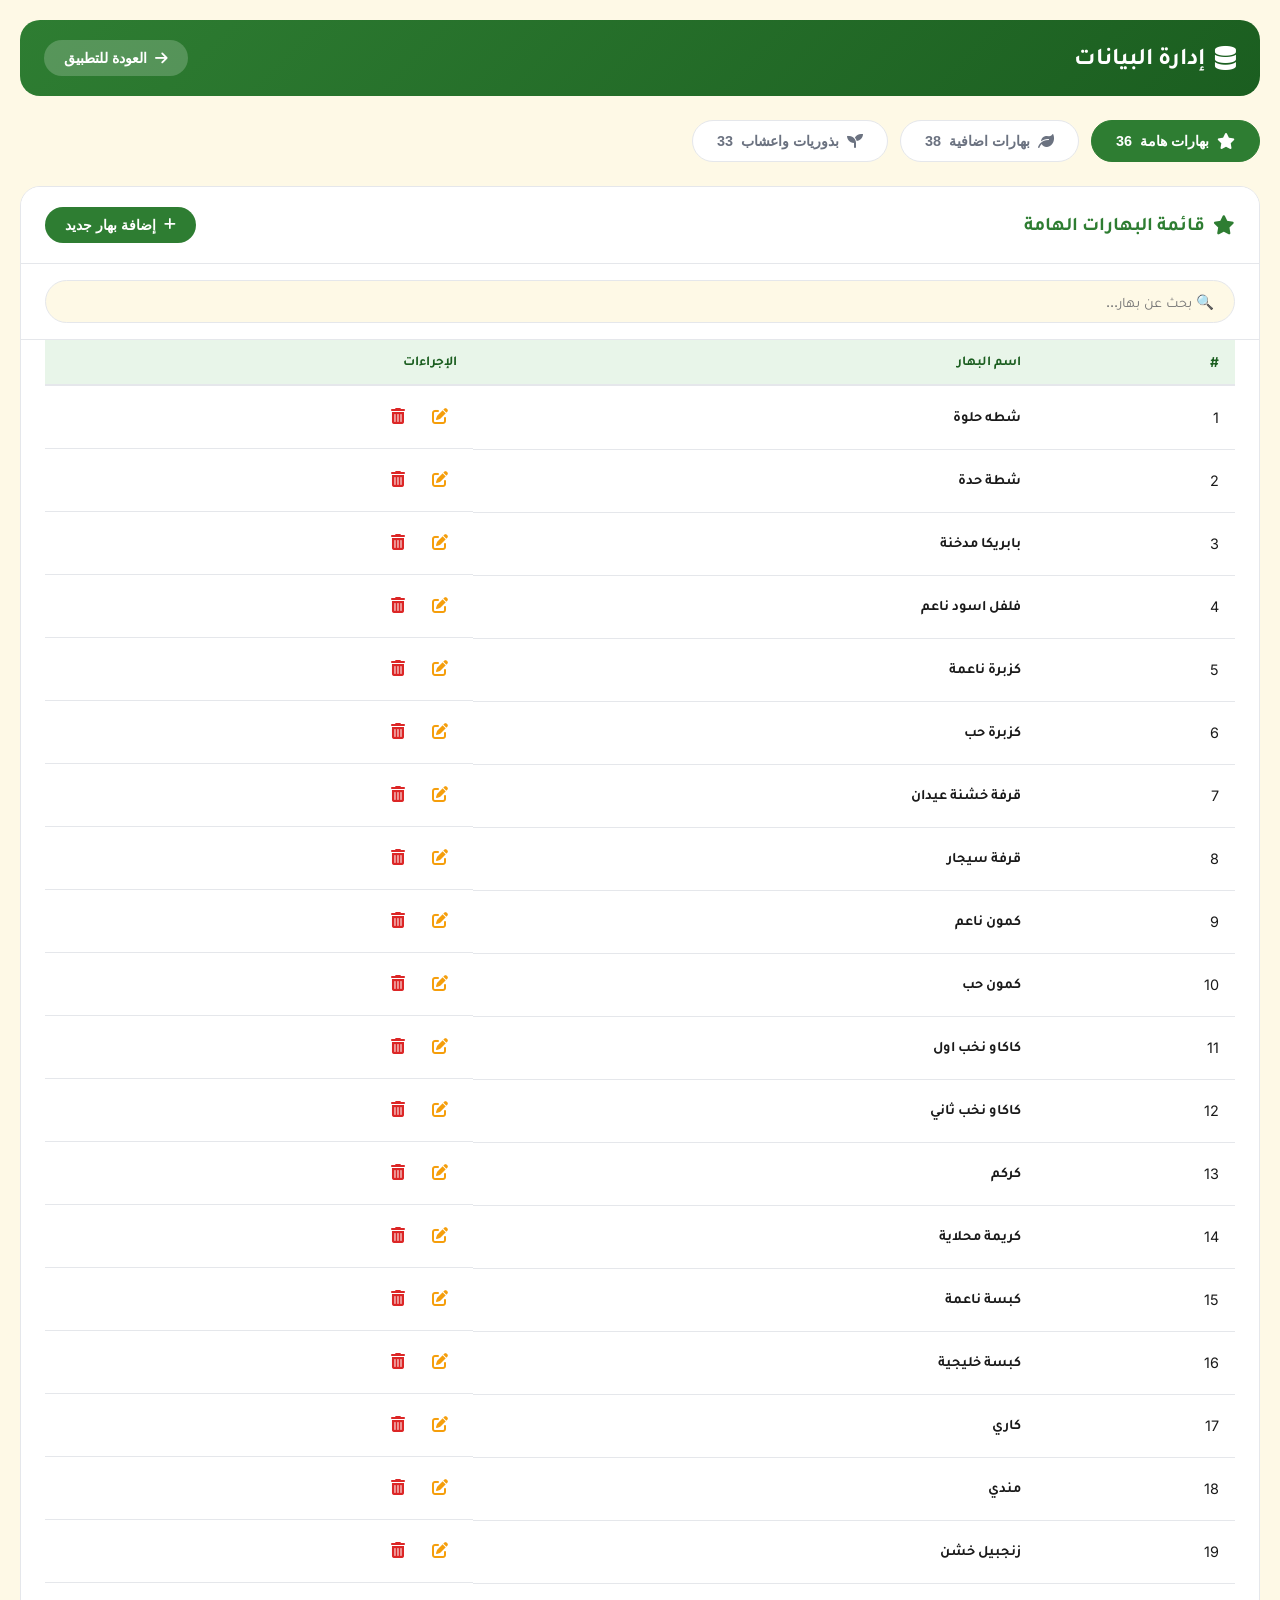
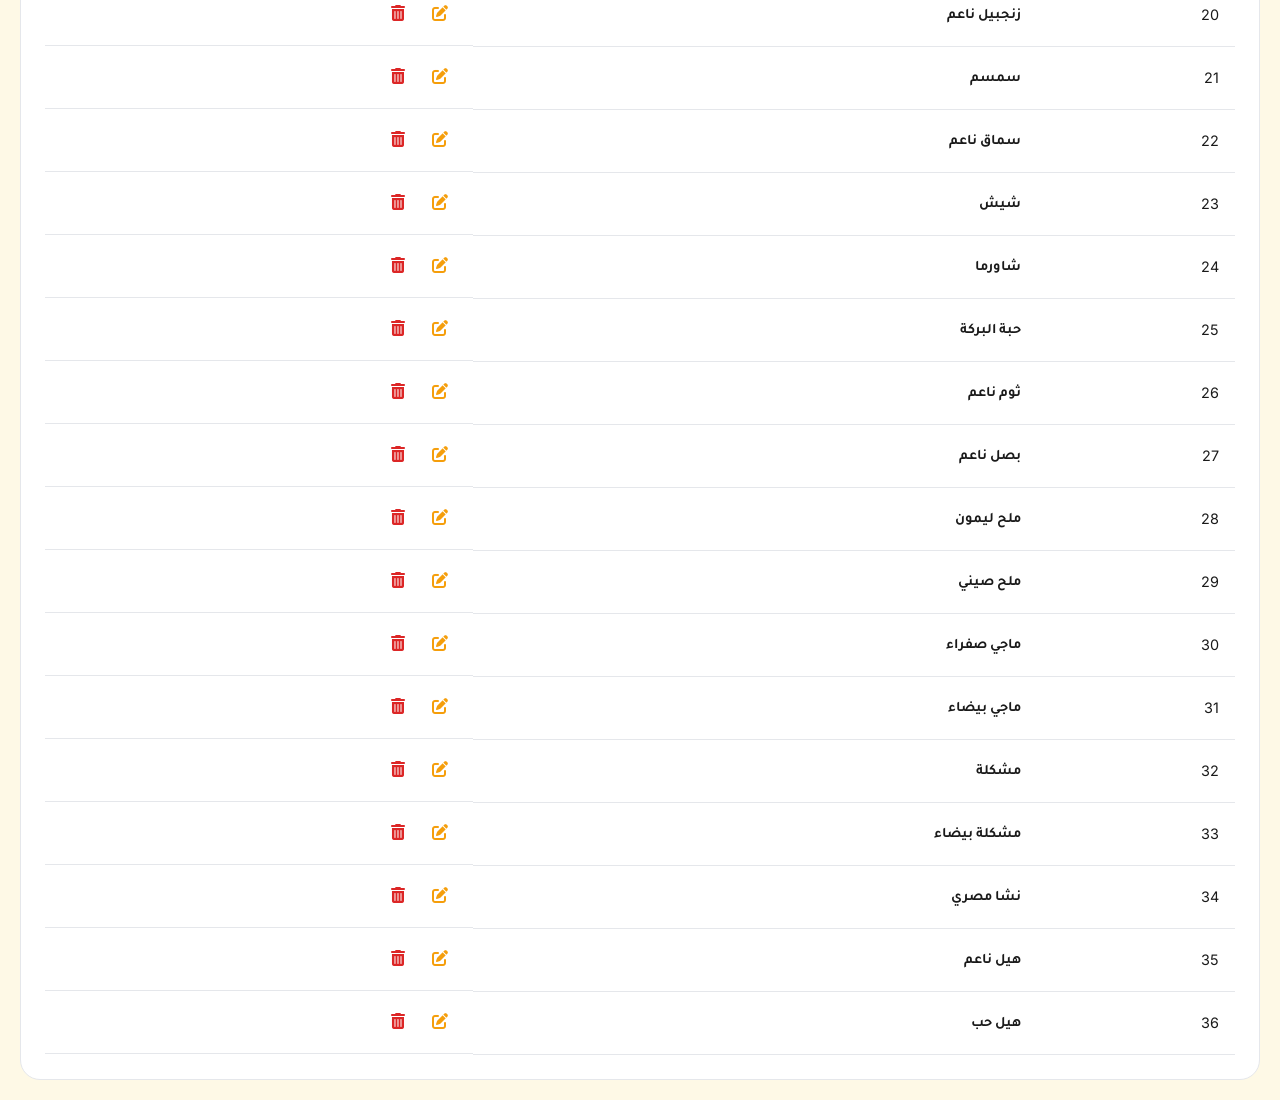
==== manage-data.html @ e23c1bf8 "Create manage-data.html" ====
<!DOCTYPE html>
<html lang="ar" dir="rtl">
<head>
    <meta charset="UTF-8">
    <meta name="viewport" content="width=device-width, initial-scale=1.0, viewport-fit=cover">
    <title>إدارة البيانات - مدير المواد</title>
    <link href="https://fonts.googleapis.com/css2?family=Inter:opsz,wght@14..32,300;14..32,400;14..32,500;14..32,600;14..32,700&family=Tajawal:wght@400;500;700;800&display=swap" rel="stylesheet">
    <link rel="stylesheet" href="https://cdnjs.cloudflare.com/ajax/libs/font-awesome/6.0.0-beta3/css/all.min.css">
    <style>
        * {
            margin: 0;
            padding: 0;
            box-sizing: border-box;
        }

        :root {
            --primary: #2e7d32;
            --primary-dark: #1b5e20;
            --primary-light: #4caf50;
            --primary-bg: #e8f5e9;
            --bg-page: #fef9e6;
            --bg-surface: #ffffff;
            --text-primary: #1a1a1a;
            --text-secondary: #6b7280;
            --border-light: #e5e7eb;
            --border-medium: #d1d5db;
            --danger: #dc2626;
            --danger-dark: #b91c1c;
            --warning: #f59e0b;
            --success: #10b981;
            --shadow-sm: 0 1px 2px rgba(0, 0, 0, 0.05);
            --shadow-md: 0 4px 6px -1px rgba(0, 0, 0, 0.1);
            --shadow-lg: 0 10px 15px -3px rgba(0, 0, 0, 0.1);
            --radius-md: 12px;
            --radius-lg: 16px;
            --radius-xl: 20px;
            --radius-full: 9999px;
        }

        body {
            font-family: 'Inter', 'Tajawal', system-ui, sans-serif;
            background: var(--bg-page);
            color: var(--text-primary);
            min-height: 100vh;
            padding: 20px;
        }

        /* Header */
        .header {
            background: linear-gradient(135deg, var(--primary), var(--primary-dark));
            color: white;
            padding: 20px 24px;
            border-radius: var(--radius-xl);
            margin-bottom: 24px;
            display: flex;
            align-items: center;
            justify-content: space-between;
            flex-wrap: wrap;
            gap: 16px;
        }

        .header h1 {
            font-size: 1.5rem;
            display: flex;
            align-items: center;
            gap: 10px;
        }

        .back-btn {
            background: rgba(255, 255, 255, 0.2);
            color: white;
            border: none;
            padding: 10px 20px;
            border-radius: var(--radius-full);
            cursor: pointer;
            font-size: 0.9rem;
            font-weight: 600;
            display: flex;
            align-items: center;
            gap: 8px;
            transition: background 0.2s;
        }

        .back-btn:hover {
            background: rgba(255, 255, 255, 0.3);
        }

        /* Tabs */
        .tabs {
            display: flex;
            gap: 12px;
            margin-bottom: 24px;
            flex-wrap: wrap;
        }

        .tab-btn {
            background: var(--bg-surface);
            border: 1px solid var(--border-light);
            padding: 12px 24px;
            border-radius: var(--radius-full);
            font-size: 0.9rem;
            font-weight: 600;
            cursor: pointer;
            transition: all 0.2s;
            display: flex;
            align-items: center;
            gap: 8px;
            color: var(--text-secondary);
        }

        .tab-btn i {
            font-size: 1rem;
        }

        .tab-btn.active {
            background: var(--primary);
            color: white;
            border-color: var(--primary);
        }

        /* Panels */
        .panel {
            display: none;
            background: var(--bg-surface);
            border-radius: var(--radius-xl);
            border: 1px solid var(--border-light);
            overflow: hidden;
        }

        .panel.active {
            display: block;
        }

        /* Panel Header */
        .panel-header {
            padding: 20px 24px;
            background: var(--bg-surface);
            border-bottom: 1px solid var(--border-light);
            display: flex;
            align-items: center;
            justify-content: space-between;
            flex-wrap: wrap;
            gap: 16px;
        }

        .panel-header h2 {
            font-size: 1.2rem;
            display: flex;
            align-items: center;
            gap: 8px;
            color: var(--primary);
        }

        .add-item-btn {
            background: var(--primary);
            color: white;
            border: none;
            padding: 10px 20px;
            border-radius: var(--radius-full);
            font-size: 0.85rem;
            font-weight: 600;
            cursor: pointer;
            display: flex;
            align-items: center;
            gap: 8px;
            transition: background 0.2s;
        }

        .add-item-btn:hover {
            background: var(--primary-dark);
        }

        /* Search */
        .search-box {
            padding: 16px 24px;
            border-bottom: 1px solid var(--border-light);
        }

        .search-input {
            width: 100%;
            padding: 12px 20px;
            background: var(--bg-page);
            border: 1px solid var(--border-light);
            border-radius: var(--radius-full);
            font-family: inherit;
            font-size: 0.9rem;
            transition: all 0.2s;
        }

        .search-input:focus {
            outline: none;
            border-color: var(--primary);
            box-shadow: 0 0 0 3px rgba(46, 125, 50, 0.2);
        }

        /* Table */
        .table-container {
            overflow-x: auto;
            padding: 0 24px 24px 24px;
        }

        .data-table {
            width: 100%;
            border-collapse: collapse;
        }

        .data-table th {
            text-align: right;
            padding: 12px 16px;
            background: var(--primary-bg);
            color: var(--primary-dark);
            font-weight: 700;
            font-size: 0.85rem;
            border-bottom: 2px solid var(--border-light);
        }

        .data-table td {
            padding: 14px 16px;
            border-bottom: 1px solid var(--border-light);
            font-size: 0.9rem;
        }

        .data-table tr:hover {
            background: var(--primary-bg);
        }

        /* Action Buttons */
        .action-buttons {
            display: flex;
            gap: 8px;
        }

        .edit-btn, .delete-btn {
            background: none;
            border: none;
            width: 34px;
            height: 34px;
            border-radius: var(--radius-full);
            cursor: pointer;
            transition: all 0.2s;
            font-size: 1rem;
        }

        .edit-btn {
            color: var(--warning);
        }

        .edit-btn:hover {
            background: #fef3c7;
        }

        .delete-btn {
            color: var(--danger);
        }

        .delete-btn:hover {
            background: #fee2e2;
        }

        /* Empty State */
        .empty-state {
            text-align: center;
            padding: 60px 24px;
            color: var(--text-secondary);
        }

        .empty-state i {
            font-size: 3rem;
            margin-bottom: 16px;
            opacity: 0.5;
        }

        /* Modal */
        .modal {
            position: fixed;
            top: 0;
            left: 0;
            width: 100%;
            height: 100%;
            background: rgba(0, 0, 0, 0.6);
            backdrop-filter: blur(4px);
            z-index: 1000;
            display: flex;
            align-items: center;
            justify-content: center;
            visibility: hidden;
            opacity: 0;
            transition: 0.2s;
        }

        .modal.active {
            visibility: visible;
            opacity: 1;
        }

        .modal-content {
            background: var(--bg-surface);
            width: 92%;
            max-width: 480px;
            border-radius: var(--radius-xl);
            padding: 24px;
            box-shadow: var(--shadow-lg);
            animation: fadeSlideUp 0.2s ease;
        }

        @keyframes fadeSlideUp {
            from {
                opacity: 0;
                transform: translateY(20px);
            }
            to {
                opacity: 1;
                transform: translateY(0);
            }
        }

        .modal-content h3 {
            margin-bottom: 20px;
            display: flex;
            align-items: center;
            gap: 10px;
            color: var(--primary);
        }

        .modal-field {
            margin-bottom: 20px;
        }

        .modal-field label {
            display: block;
            font-weight: 600;
            font-size: 0.75rem;
            margin-bottom: 6px;
            color: var(--text-secondary);
        }

        .modal-field input {
            width: 100%;
            padding: 12px 16px;
            background: var(--bg-page);
            border: 1px solid var(--border-light);
            border-radius: var(--radius-full);
            font-family: inherit;
            font-size: 0.9rem;
        }

        .modal-field input:focus {
            outline: none;
            border-color: var(--primary);
        }

        .modal-buttons {
            display: flex;
            gap: 12px;
            margin-top: 24px;
        }

        .modal-buttons button {
            flex: 1;
            padding: 12px;
            border-radius: var(--radius-full);
            font-weight: 600;
            cursor: pointer;
            transition: all 0.2s;
        }

        .save-modal-btn {
            background: var(--primary);
            color: white;
            border: none;
        }

        .save-modal-btn:hover {
            background: var(--primary-dark);
        }

        .cancel-modal-btn {
            background: var(--bg-page);
            border: 1px solid var(--border-light);
            color: var(--text-secondary);
        }

        /* Toast */
        .toast {
            position: fixed;
            bottom: 30px;
            left: 50%;
            transform: translateX(-50%);
            background: var(--primary);
            color: white;
            padding: 12px 24px;
            border-radius: var(--radius-full);
            font-size: 0.85rem;
            z-index: 1001;
            font-weight: 600;
            animation: fadeUp 0.2s ease;
        }

        @keyframes fadeUp {
            from {
                opacity: 0;
                transform: translateX(-50%) translateY(20px);
            }
            to {
                opacity: 1;
                transform: translateX(-50%) translateY(0);
            }
        }

        /* Confirm Modal */
        .confirm-modal .modal-content {
            text-align: center;
            max-width: 360px;
        }

        .confirm-modal i {
            font-size: 2.5rem;
            color: var(--danger);
            margin-bottom: 16px;
        }

        /* Responsive */
        @media (max-width: 768px) {
            body {
                padding: 12px;
            }

            .header {
                flex-direction: column;
                text-align: center;
            }

            .tabs {
                justify-content: center;
            }

            .tab-btn {
                padding: 8px 16px;
                font-size: 0.8rem;
            }

            .panel-header {
                flex-direction: column;
                text-align: center;
            }

            .data-table th, .data-table td {
                padding: 10px 12px;
                font-size: 0.8rem;
            }

            .action-buttons {
                flex-direction: column;
                gap: 4px;
            }
        }
    </style>
</head>
<body>

    <div class="header">
        <h1><i class="fas fa-database"></i> إدارة البيانات</h1>
        <button class="back-btn" onclick="window.location.href='/material-manager/index.html'">
            <i class="fas fa-arrow-right"></i> العودة للتطبيق
        </button>
    </div>

    <div class="tabs">
        <button class="tab-btn active" data-tab="important">
            <i class="fas fa-star"></i> بهارات هامة
            <span id="importantCount" class="count-badge"></span>
        </button>
        <button class="tab-btn" data-tab="spices">
            <i class="fas fa-leaf"></i> بهارات اضافية
            <span id="spicesCount" class="count-badge"></span>
        </button>
        <button class="tab-btn" data-tab="extra">
            <i class="fas fa-seedling"></i> بذوريات واعشاب
            <span id="extraCount" class="count-badge"></span>
        </button>
    </div>

    <!-- Important Items Panel -->
    <div id="importantPanel" class="panel active">
        <div class="panel-header">
            <h2><i class="fas fa-star"></i> قائمة البهارات الهامة</h2>
            <button class="add-item-btn" onclick="openAddModal('important')">
                <i class="fas fa-plus"></i> إضافة بهار جديد
            </button>
        </div>
        <div class="search-box">
            <input type="text" id="importantSearch" class="search-input" placeholder="🔍 بحث عن بهار...">
        </div>
        <div class="table-container">
            <table class="data-table" id="importantTable">
                <thead>
                    <tr><th>#</th><th>اسم البهار</th><th>الإجراءات</th></tr>
                </thead>
                <tbody id="importantTableBody"></tbody>
            </table>
        </div>
    </div>

    <!-- Spices Extra Panel -->
    <div id="spicesPanel" class="panel">
        <div class="panel-header">
            <h2><i class="fas fa-leaf"></i> قائمة البهارات الاضافية</h2>
            <button class="add-item-btn" onclick="openAddModal('spices')">
                <i class="fas fa-plus"></i> إضافة بهار جديد
            </button>
        </div>
        <div class="search-box">
            <input type="text" id="spicesSearch" class="search-input" placeholder="🔍 بحث عن بهار...">
        </div>
        <div class="table-container">
            <table class="data-table" id="spicesTable">
                <thead><tr><th>#</th><th>اسم البهار</th><th>الإجراءات</th></tr>
                </thead>
                <tbody id="spicesTableBody"></tbody>
            </table>
        </div>
    </div>

    <!-- Extra Items Panel -->
    <div id="extraPanel" class="panel">
        <div class="panel-header">
            <h2><i class="fas fa-seedling"></i> قائمة البذوريات والأعشاب</h2>
            <button class="add-item-btn" onclick="openAddModal('extra')">
                <i class="fas fa-plus"></i> إضافة منتج جديد
            </button>
        </div>
        <div class="search-box">
            <input type="text" id="extraSearch" class="search-input" placeholder="🔍 بحث عن منتج...">
        </div>
        <div class="table-container">
            <table class="data-table" id="extraTable">
                <thead><tr><th>#</th><th>اسم المنتج</th><th>الإجراءات</th></tr>
                </thead>
                <tbody id="extraTableBody"></tbody>
            </table>
        </div>
    </div>

    <!-- Add/Edit Modal -->
    <div id="itemModal" class="modal">
        <div class="modal-content">
            <h3 id="modalTitle"><i class="fas fa-plus"></i> إضافة عنصر جديد</h3>
            <div class="modal-field">
                <label>الاسم</label>
                <input type="text" id="itemName" placeholder="أدخل الاسم...">
            </div>
            <div class="modal-buttons">
                <button id="saveModalBtn" class="save-modal-btn">حفظ</button>
                <button id="cancelModalBtn" class="cancel-modal-btn">إلغاء</button>
            </div>
        </div>
    </div>

    <!-- Confirm Delete Modal -->
    <div id="confirmModal" class="modal confirm-modal">
        <div class="modal-content">
            <i class="fas fa-exclamation-triangle"></i>
            <h3>تأكيد الحذف</h3>
            <p id="confirmMessage">هل أنت متأكد من حذف هذا العنصر؟</p>
            <div class="modal-buttons">
                <button id="confirmDeleteBtn" class="save-modal-btn" style="background: var(--danger);">نعم، احذف</button>
                <button id="cancelConfirmBtn" class="cancel-modal-btn">إلغاء</button>
            </div>
        </div>
    </div>

    <script>
        // البيانات الأولية
        let importantItems = [
            "شطه حلوة", "شطة حدة", "بابريكا مدخنة", "فلفل اسود ناعم", "كزبرة ناعمة",
            "كزبرة حب", "قرفة خشنة عيدان", "قرفة سيجار", "كمون ناعم", "كمون حب",
            "كاكاو نخب اول", "كاكاو نخب ثاني", "كركم", "كريمة محلاية", "كبسة ناعمة",
            "كبسة خليجية", "كاري", "مندي", "زنجبيل خشن", "زنجبيل ناعم", "سمسم",
            "سماق ناعم", "شيش", "شاورما", "حبة البركة", "ثوم ناعم", "بصل ناعم",
            "ملح ليمون", "ملح صيني", "ماجي صفراء", "ماجي بيضاء", "مشكلة", "مشكلة بيضاء",
            "نشا مصري", "هيل ناعم", "هيل حب"
        ];

        let spicesExtraItems = [
            "عصفر", "توابل هندية حارة", "صفار الزعفران", "صفار البيض", "فلفل اسود حب",
            "فلفل ابيض ناعم", "فلافل", "فاهيتا", "قرنفل ناعم", "قرنفل حب", "قرفة ناعمة",
            "قلي", "كتشب", "كراوية", "كريسبي", "بطاطا", "بروستد", "زعتر اوريجانو",
            "بيتزا", "جوزة الطيب ناعمة", "جوزة الطيب حب", "حلبة حب", "حلبة ناعمة",
            "خل نكهة", "خميرة", "لحمة خاروف", "مكسيكي", "مشاوي", "مدخنة", "محاشي",
            "نشا درس", "يانسون ناعم", "سدر ناعم", "سمك", "سجق", "سحلب", "شبة ناعمة", "نوديلز اندومي"
        ];

        let extraItems = [
            "بذر دوار شمس ملكي", "بذر دوار شمس الشبح", "بذر اصفر ملكي", "بذر اسود ملكي",
            "بذر كوسا", "بذر ابيض عريض", "فستق مدخن", "فستق مملح", "ذرة الفوشار", "شوفان",
            "نعنع يابس", "نسكافية خشنة", "اشلميش", "لوز ني", "كاجو ني", "لوز بقشرو",
            "فستق ني", "لبان الدكر", "لومي", "لومي اسود", "كركدية", "زهرة الالماسة",
            "شمرا ناعمة", "شمرا حب", "زهورات مشكلة", "جوز امريكي", "تمر سري", "جوز هند خشن",
            "جوز هند ناعم", "بذور الشيا", "بذور الكتان", "بذور الرشاد", "رمان زركش"
        ];

        // State variables
        let currentType = 'important';
        let currentEditIndex = null;
        let currentDeleteIndex = null;
        let currentSearch = {
            important: '',
            spices: '',
            extra: ''
        };

        // Initialize
        function init() {
            loadFromLocalStorage();
            renderAllTables();
            setupEventListeners();
            updateCounters();
        }

        // Load/Save to localStorage
        function loadFromLocalStorage() {
            const savedImportant = localStorage.getItem('manage_important_items');
            const savedSpices = localStorage.getItem('manage_spices_items');
            const savedExtra = localStorage.getItem('manage_extra_items');
            
            if (savedImportant) importantItems = JSON.parse(savedImportant);
            if (savedSpices) spicesExtraItems = JSON.parse(savedSpices);
            if (savedExtra) extraItems = JSON.parse(savedExtra);
        }

        function saveToLocalStorage() {
            localStorage.setItem('manage_important_items', JSON.stringify(importantItems));
            localStorage.setItem('manage_spices_items', JSON.stringify(spicesExtraItems));
            localStorage.setItem('manage_extra_items', JSON.stringify(extraItems));
        }

        // Sync with main app (update constants.js style)
        function syncWithMainApp() {
            // تحديث المتغيرات العامة في التطبيق الرئيسي إذا كانت موجودة
            if (window.importantItemsList) {
                window.importantItemsList = [...importantItems];
            }
            if (window.spicesExtraItemsList) {
                window.spicesExtraItemsList = [...spicesExtraItems];
            }
            if (window.extraItemsList) {
                window.extraItemsList = [...extraItems];
            }
            
            // حفظ في localStorage للمزامنة
            localStorage.setItem('global_important_items', JSON.stringify(importantItems));
            localStorage.setItem('global_spices_items', JSON.stringify(spicesExtraItems));
            localStorage.setItem('global_extra_items', JSON.stringify(extraItems));
        }

        // Render tables
        function renderAllTables() {
            renderTable('important', importantItems, 'importantTableBody', currentSearch.important);
            renderTable('spices', spicesExtraItems, 'spicesTableBody', currentSearch.spices);
            renderTable('extra', extraItems, 'extraTableBody', currentSearch.extra);
            updateCounters();
            syncWithMainApp();
        }

        function renderTable(type, items, tbodyId, searchTerm) {
            const tbody = document.getElementById(tbodyId);
            if (!tbody) return;
            
            const filtered = items.filter(item => 
                item.toLowerCase().includes(searchTerm.toLowerCase())
            );
            
            if (filtered.length === 0) {
                tbody.innerHTML = `
                    <tr>
                        <td colspan="3" class="empty-state">
                            <i class="fas fa-inbox"></i>
                            <p>لا توجد بيانات</p>
                        </td>
                    </tr>
                `;
                return;
            }
            
            tbody.innerHTML = filtered.map((item, idx) => {
                const originalIndex = items.indexOf(item);
                return `
                    <tr>
                        <td>${idx + 1}</td>
                        <td><strong>${escapeHtml(item)}</strong></td>
                        <td class="action-buttons">
                            <button class="edit-btn" onclick="openEditModal('${type}', ${originalIndex})">
                                <i class="fas fa-edit"></i>
                            </button>
                            <button class="delete-btn" onclick="openConfirmModal('${type}', ${originalIndex})">
                                <i class="fas fa-trash-alt"></i>
                            </button>
                        </td>
                    </tr>
                `;
            }).join('');
        }

        function escapeHtml(text) {
            const div = document.createElement('div');
            div.textContent = text;
            return div.innerHTML;
        }

        // Update counters
        function updateCounters() {
            document.getElementById('importantCount').textContent = importantItems.length;
            document.getElementById('spicesCount').textContent = spicesExtraItems.length;
            document.getElementById('extraCount').textContent = extraItems.length;
        }

        // CRUD Operations
        function addItem(type, name) {
            if (!name.trim()) {
                showToast('الرجاء إدخال اسم صحيح', 'error');
                return false;
            }
            
            if (name.length < 2) {
                showToast('الاسم قصير جداً (يجب أن يكون حرفين على الأقل)', 'error');
                return false;
            }
            
            let items;
            switch(type) {
                case 'important': items = importantItems; break;
                case 'spices': items = spicesExtraItems; break;
                case 'extra': items = extraItems; break;
                default: return false;
            }
            
            if (items.includes(name.trim())) {
                showToast('هذا العنصر موجود بالفعل!', 'error');
                return false;
            }
            
            items.push(name.trim());
            saveToLocalStorage();
            renderAllTables();
            showToast(`✓ تمت إضافة "${name}" بنجاح`, 'success');
            return true;
        }

        function updateItem(type, index, newName) {
            if (!newName.trim()) {
                showToast('الرجاء إدخال اسم صحيح', 'error');
                return false;
            }
            
            let items;
            switch(type) {
                case 'important': items = importantItems; break;
                case 'spices': items = spicesExtraItems; break;
                case 'extra': items = extraItems; break;
                default: return false;
            }
            
            if (index < 0 || index >= items.length) return false;
            
            const oldName = items[index];
            items[index] = newName.trim();
            saveToLocalStorage();
            renderAllTables();
            showToast(`✓ تم تعديل "${oldName}" إلى "${newName}"`, 'success');
            return true;
        }

        function deleteItem(type, index) {
            let items;
            let typeName;
            switch(type) {
                case 'important': items = importantItems; typeName = 'البهار'; break;
                case 'spices': items = spicesExtraItems; typeName = 'البهار'; break;
                case 'extra': items = extraItems; typeName = 'المنتج'; break;
                default: return;
            }
            
            if (index < 0 || index >= items.length) return;
            
            const deletedName = items[index];
            items.splice(index, 1);
            saveToLocalStorage();
            renderAllTables();
            showToast(`✓ تم حذف ${typeName} "${deletedName}" بنجاح`, 'success');
        }

        // Modal Functions
        function openAddModal(type) {
            currentType = type;
            currentEditIndex = null;
            document.getElementById('modalTitle').innerHTML = '<i class="fas fa-plus"></i> إضافة عنصر جديد';
            document.getElementById('itemName').value = '';
            document.getElementById('itemModal').classList.add('active');
            document.getElementById('itemName').focus();
        }

        function openEditModal(type, index) {
            currentType = type;
            currentEditIndex = index;
            
            let items;
            switch(type) {
                case 'important': items = importantItems; break;
                case 'spices': items = spicesExtraItems; break;
                case 'extra': items = extraItems; break;
                default: return;
            }
            
            document.getElementById('modalTitle').innerHTML = '<i class="fas fa-edit"></i> تعديل العنصر';
            document.getElementById('itemName').value = items[index];
            document.getElementById('itemModal').classList.add('active');
            document.getElementById('itemName').focus();
        }

        function openConfirmModal(type, index) {
            currentType = type;
            currentDeleteIndex = index;
            
            let items;
            switch(type) {
                case 'important': items = importantItems; break;
                case 'spices': items = spicesExtraItems; break;
                case 'extra': items = extraItems; break;
                default: return;
            }
            
            document.getElementById('confirmMessage').textContent = `هل أنت متأكد من حذف "${items[index]}"؟`;
            document.getElementById('confirmModal').classList.add('active');
        }

        function closeModals() {
            document.getElementById('itemModal').classList.remove('active');
            document.getElementById('confirmModal').classList.remove('active');
        }

        function saveModal() {
            const name = document.getElementById('itemName').value;
            
            if (currentEditIndex !== null) {
                updateItem(currentType, currentEditIndex, name);
            } else {
                addItem(currentType, name);
            }
            
            closeModals();
        }

        function confirmDelete() {
            if (currentDeleteIndex !== null) {
                deleteItem(currentType, currentDeleteIndex);
            }
            closeModals();
        }

        // Search handlers
        function setupSearch() {
            const importantSearch = document.getElementById('importantSearch');
            const spicesSearch = document.getElementById('spicesSearch');
            const extraSearch = document.getElementById('extraSearch');
            
            if (importantSearch) {
                importantSearch.addEventListener('input', (e) => {
                    currentSearch.important = e.target.value;
                    renderTable('important', importantItems, 'importantTableBody', currentSearch.important);
                });
            }
            
            if (spicesSearch) {
                spicesSearch.addEventListener('input', (e) => {
                    currentSearch.spices = e.target.value;
                    renderTable('spices', spicesExtraItems, 'spicesTableBody', currentSearch.spices);
                });
            }
            
            if (extraSearch) {
                extraSearch.addEventListener('input', (e) => {
                    currentSearch.extra = e.target.value;
                    renderTable('extra', extraItems, 'extraTableBody', currentSearch.extra);
                });
            }
        }

        // Tab switching
        function setupTabs() {
            const tabs = document.querySelectorAll('.tab-btn');
            tabs.forEach(tab => {
                tab.addEventListener('click', () => {
                    const tabId = tab.getAttribute('data-tab');
                    
                    tabs.forEach(t => t.classList.remove('active'));
                    tab.classList.add('active');
                    
                    document.querySelectorAll('.panel').forEach(panel => {
                        panel.classList.remove('active');
                    });
                    
                    if (tabId === 'important') document.getElementById('importantPanel').classList.add('active');
                    if (tabId === 'spices') document.getElementById('spicesPanel').classList.add('active');
                    if (tabId === 'extra') document.getElementById('extraPanel').classList.add('active');
                });
            });
        }

        // Toast notification
        function showToast(message, type = 'success') {
            const existing = document.querySelector('.toast');
            if (existing) existing.remove();
            
            const toast = document.createElement('div');
            toast.className = 'toast';
            toast.style.background = type === 'error' ? '#dc2626' : '#2e7d32';
            toast.innerHTML = `<i class="fas ${type === 'error' ? 'fa-exclamation-triangle' : 'fa-check-circle'}"></i> ${message}`;
            document.body.appendChild(toast);
            
            setTimeout(() => toast.remove(), 2500);
        }

        // Event listeners
        function setupEventListeners() {
            document.getElementById('saveModalBtn').addEventListener('click', saveModal);
            document.getElementById('cancelModalBtn').addEventListener('click', closeModals);
            document.getElementById('confirmDeleteBtn').addEventListener('click', confirmDelete);
            document.getElementById('cancelConfirmBtn').addEventListener('click', closeModals);
            
            // Enter key in modal input
            document.getElementById('itemName').addEventListener('keypress', (e) => {
                if (e.key === 'Enter') saveModal();
            });
            
            // Close modal on outside click
            document.getElementById('itemModal').addEventListener('click', (e) => {
                if (e.target === document.getElementById('itemModal')) closeModals();
            });
            document.getElementById('confirmModal').addEventListener('click', (e) => {
                if (e.target === document.getElementById('confirmModal')) closeModals();
            });
        }

        // Export functions to global
        window.openAddModal = openAddModal;
        window.openEditModal = openEditModal;
        window.openConfirmModal = openConfirmModal;
        window.closeModals = closeModals;
        window.saveModal = saveModal;
        window.confirmDelete = confirmDelete;

        // Initialize
        init();
        setupTabs();
        setupSearch();
        
        console.log('✅ إدارة البيانات جاهزة');
    </script>
</body>
  </html>
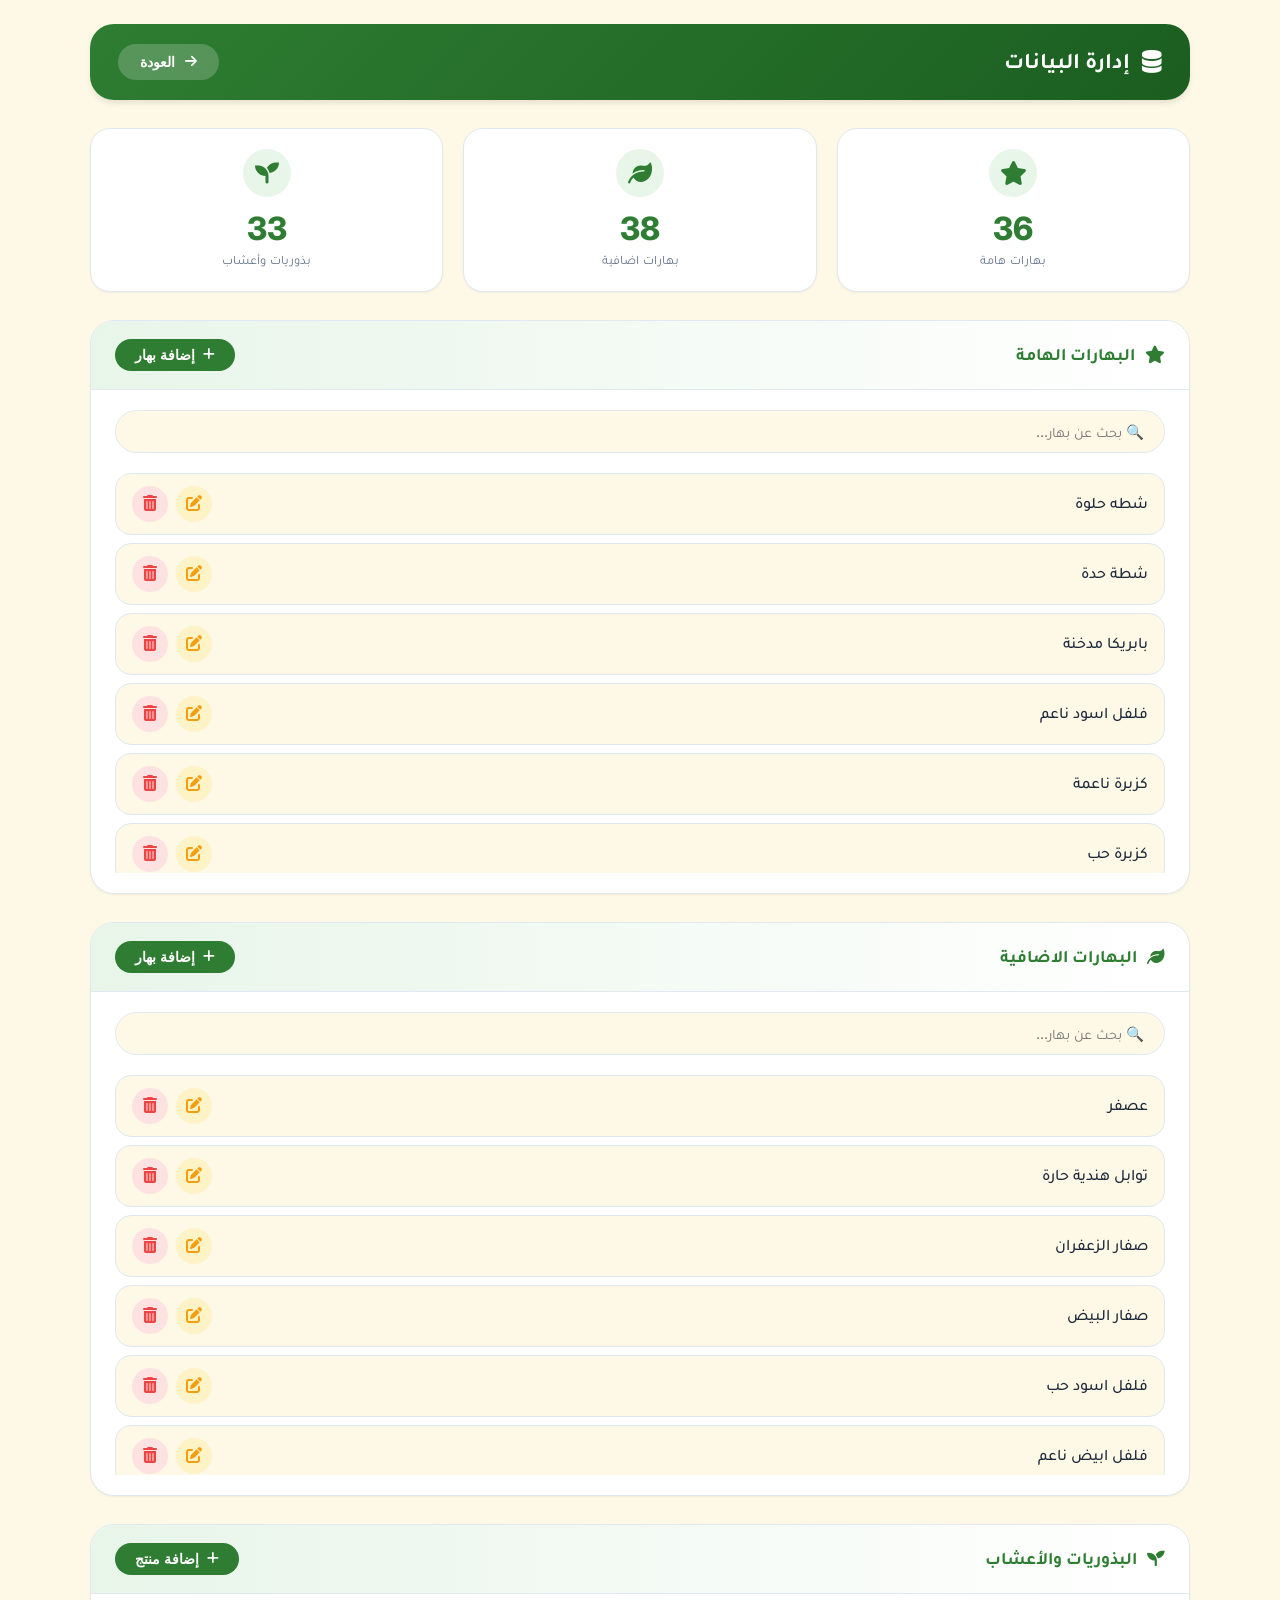
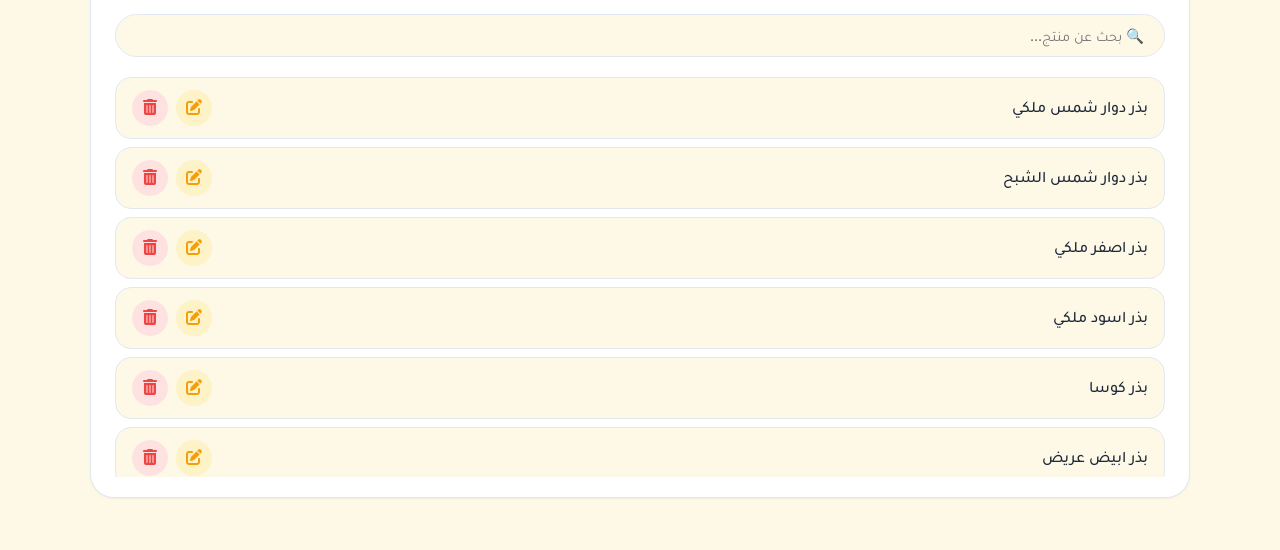
==== commit 9b496e5e: "Update manage-data.html" ====
--- a/manage-data.html
+++ b/manage-data.html
@@ -7,12 +7,7 @@
     <link href="https://fonts.googleapis.com/css2?family=Inter:opsz,wght@14..32,300;14..32,400;14..32,500;14..32,600;14..32,700&family=Tajawal:wght@400;500;700;800&display=swap" rel="stylesheet">
     <link rel="stylesheet" href="https://cdnjs.cloudflare.com/ajax/libs/font-awesome/6.0.0-beta3/css/all.min.css">
     <style>
-        * {
-            margin: 0;
-            padding: 0;
-            box-sizing: border-box;
-        }
-
+        * { margin: 0; padding: 0; box-sizing: border-box; }
         :root {
             --primary: #2e7d32;
             --primary-dark: #1b5e20;
@@ -20,142 +15,123 @@
             --primary-bg: #e8f5e9;
             --bg-page: #fef9e6;
             --bg-surface: #ffffff;
-            --text-primary: #1a1a1a;
-            --text-secondary: #6b7280;
-            --border-light: #e5e7eb;
-            --border-medium: #d1d5db;
-            --danger: #dc2626;
-            --danger-dark: #b91c1c;
+            --text-primary: #1e293b;
+            --text-secondary: #64748b;
+            --border-light: #e2e8f0;
+            --danger: #ef4444;
+            --danger-bg: #fee2e2;
             --warning: #f59e0b;
+            --warning-bg: #fef3c7;
             --success: #10b981;
-            --shadow-sm: 0 1px 2px rgba(0, 0, 0, 0.05);
-            --shadow-md: 0 4px 6px -1px rgba(0, 0, 0, 0.1);
-            --shadow-lg: 0 10px 15px -3px rgba(0, 0, 0, 0.1);
+            --shadow-sm: 0 1px 2px rgba(0,0,0,0.05);
+            --shadow-md: 0 4px 6px -1px rgba(0,0,0,0.1);
             --radius-md: 12px;
             --radius-lg: 16px;
             --radius-xl: 20px;
+            --radius-2xl: 24px;
             --radius-full: 9999px;
         }
-
         body {
             font-family: 'Inter', 'Tajawal', system-ui, sans-serif;
             background: var(--bg-page);
             color: var(--text-primary);
             min-height: 100vh;
-            padding: 20px;
-        }
-
-        /* Header */
+            padding: 24px;
+        }
         .header {
             background: linear-gradient(135deg, var(--primary), var(--primary-dark));
-            color: white;
-            padding: 20px 24px;
-            border-radius: var(--radius-xl);
-            margin-bottom: 24px;
+            border-radius: var(--radius-2xl);
+            padding: 20px 28px;
+            margin-bottom: 28px;
             display: flex;
             align-items: center;
             justify-content: space-between;
             flex-wrap: wrap;
             gap: 16px;
-        }
-
+            box-shadow: var(--shadow-md);
+        }
         .header h1 {
-            font-size: 1.5rem;
-            display: flex;
-            align-items: center;
-            gap: 10px;
-        }
-
+            font-size: 1.4rem;
+            font-weight: 700;
+            display: flex;
+            align-items: center;
+            gap: 12px;
+            color: white;
+        }
         .back-btn {
-            background: rgba(255, 255, 255, 0.2);
+            background: rgba(255,255,255,0.2);
             color: white;
             border: none;
-            padding: 10px 20px;
-            border-radius: var(--radius-full);
-            cursor: pointer;
-            font-size: 0.9rem;
-            font-weight: 600;
-            display: flex;
-            align-items: center;
-            gap: 8px;
-            transition: background 0.2s;
-        }
-
-        .back-btn:hover {
-            background: rgba(255, 255, 255, 0.3);
-        }
-
-        /* Tabs */
-        .tabs {
-            display: flex;
-            gap: 12px;
-            margin-bottom: 24px;
-            flex-wrap: wrap;
-        }
-
-        .tab-btn {
-            background: var(--bg-surface);
-            border: 1px solid var(--border-light);
-            padding: 12px 24px;
-            border-radius: var(--radius-full);
-            font-size: 0.9rem;
+            padding: 10px 22px;
+            border-radius: var(--radius-full);
+            font-size: 0.85rem;
             font-weight: 600;
             cursor: pointer;
+            display: flex;
+            align-items: center;
+            gap: 10px;
             transition: all 0.2s;
-            display: flex;
-            align-items: center;
-            gap: 8px;
-            color: var(--text-secondary);
-        }
-
-        .tab-btn i {
-            font-size: 1rem;
-        }
-
-        .tab-btn.active {
-            background: var(--primary);
-            color: white;
-            border-color: var(--primary);
-        }
-
-        /* Panels */
-        .panel {
-            display: none;
+        }
+        .back-btn:hover { background: rgba(255,255,255,0.3); transform: translateX(-3px); }
+        .container { max-width: 1100px; margin: 0 auto; }
+        .stats-grid {
+            display: grid;
+            grid-template-columns: repeat(auto-fit, minmax(180px, 1fr));
+            gap: 20px;
+            margin-bottom: 28px;
+        }
+        .stat-card {
             background: var(--bg-surface);
             border-radius: var(--radius-xl);
+            padding: 20px;
+            text-align: center;
             border: 1px solid var(--border-light);
+            box-shadow: var(--shadow-sm);
+        }
+        .stat-card .stat-icon {
+            width: 48px;
+            height: 48px;
+            background: var(--primary-bg);
+            border-radius: var(--radius-full);
+            display: flex;
+            align-items: center;
+            justify-content: center;
+            margin: 0 auto 12px;
+        }
+        .stat-card .stat-icon i { font-size: 1.5rem; color: var(--primary); }
+        .stat-card .stat-number { font-size: 2rem; font-weight: 800; color: var(--primary); }
+        .stat-card .stat-label { font-size: 0.8rem; color: var(--text-secondary); margin-top: 4px; }
+        .card {
+            background: var(--bg-surface);
+            border-radius: var(--radius-2xl);
+            border: 1px solid var(--border-light);
+            margin-bottom: 28px;
             overflow: hidden;
-        }
-
-        .panel.active {
-            display: block;
-        }
-
-        /* Panel Header */
-        .panel-header {
-            padding: 20px 24px;
-            background: var(--bg-surface);
+            box-shadow: var(--shadow-sm);
+        }
+        .card-header {
+            padding: 18px 24px;
+            background: linear-gradient(to right, var(--primary-bg), var(--bg-surface));
             border-bottom: 1px solid var(--border-light);
             display: flex;
             align-items: center;
             justify-content: space-between;
             flex-wrap: wrap;
-            gap: 16px;
-        }
-
-        .panel-header h2 {
-            font-size: 1.2rem;
-            display: flex;
-            align-items: center;
-            gap: 8px;
+            gap: 12px;
+        }
+        .card-header h2 {
+            font-size: 1.1rem;
+            font-weight: 700;
+            display: flex;
+            align-items: center;
+            gap: 10px;
             color: var(--primary);
         }
-
-        .add-item-btn {
+        .add-btn {
             background: var(--primary);
             color: white;
             border: none;
-            padding: 10px 20px;
+            padding: 8px 20px;
             border-radius: var(--radius-full);
             font-size: 0.85rem;
             font-weight: 600;
@@ -163,123 +139,58 @@
             display: flex;
             align-items: center;
             gap: 8px;
-            transition: background 0.2s;
-        }
-
-        .add-item-btn:hover {
-            background: var(--primary-dark);
-        }
-
-        /* Search */
-        .search-box {
-            padding: 16px 24px;
-            border-bottom: 1px solid var(--border-light);
-        }
-
+        }
+        .add-btn:hover { background: var(--primary-dark); transform: scale(1.02); }
+        .card-body { padding: 20px 24px; }
         .search-input {
             width: 100%;
             padding: 12px 20px;
             background: var(--bg-page);
-            border: 1px solid var(--border-light);
+            border: 1.5px solid var(--border-light);
             border-radius: var(--radius-full);
             font-family: inherit;
             font-size: 0.9rem;
+            margin-bottom: 20px;
+        }
+        .search-input:focus { outline: none; border-color: var(--primary); box-shadow: 0 0 0 3px rgba(46,125,50,0.2); }
+        .items-list { display: flex; flex-direction: column; gap: 8px; max-height: 400px; overflow-y: auto; }
+        .item-row {
+            display: flex;
+            align-items: center;
+            justify-content: space-between;
+            padding: 12px 16px;
+            background: var(--bg-page);
+            border-radius: var(--radius-lg);
+            border: 1px solid var(--border-light);
             transition: all 0.2s;
         }
-
-        .search-input:focus {
-            outline: none;
-            border-color: var(--primary);
-            box-shadow: 0 0 0 3px rgba(46, 125, 50, 0.2);
-        }
-
-        /* Table */
-        .table-container {
-            overflow-x: auto;
-            padding: 0 24px 24px 24px;
-        }
-
-        .data-table {
-            width: 100%;
-            border-collapse: collapse;
-        }
-
-        .data-table th {
-            text-align: right;
-            padding: 12px 16px;
-            background: var(--primary-bg);
-            color: var(--primary-dark);
-            font-weight: 700;
-            font-size: 0.85rem;
-            border-bottom: 2px solid var(--border-light);
-        }
-
-        .data-table td {
-            padding: 14px 16px;
-            border-bottom: 1px solid var(--border-light);
-            font-size: 0.9rem;
-        }
-
-        .data-table tr:hover {
-            background: var(--primary-bg);
-        }
-
-        /* Action Buttons */
-        .action-buttons {
-            display: flex;
-            gap: 8px;
-        }
-
-        .edit-btn, .delete-btn {
-            background: none;
+        .item-row:hover { transform: translateX(-4px); box-shadow: var(--shadow-sm); }
+        .item-name { font-weight: 500; flex: 1; }
+        .item-actions { display: flex; gap: 8px; }
+        .edit-item, .delete-item {
+            width: 36px;
+            height: 36px;
+            border-radius: var(--radius-full);
             border: none;
-            width: 34px;
-            height: 34px;
-            border-radius: var(--radius-full);
             cursor: pointer;
+            font-size: 1rem;
             transition: all 0.2s;
-            font-size: 1rem;
-        }
-
-        .edit-btn {
-            color: var(--warning);
-        }
-
-        .edit-btn:hover {
-            background: #fef3c7;
-        }
-
-        .delete-btn {
-            color: var(--danger);
-        }
-
-        .delete-btn:hover {
-            background: #fee2e2;
-        }
-
-        /* Empty State */
-        .empty-state {
-            text-align: center;
-            padding: 60px 24px;
-            color: var(--text-secondary);
-        }
-
-        .empty-state i {
-            font-size: 3rem;
-            margin-bottom: 16px;
-            opacity: 0.5;
-        }
-
-        /* Modal */
+        }
+        .edit-item { background: var(--warning-bg); color: var(--warning); }
+        .edit-item:hover { background: var(--warning); color: white; transform: scale(1.05); }
+        .delete-item { background: var(--danger-bg); color: var(--danger); }
+        .delete-item:hover { background: var(--danger); color: white; transform: scale(1.05); }
+        .empty-state { text-align: center; padding: 48px 24px; color: var(--text-secondary); }
+        .empty-state i { font-size: 3rem; margin-bottom: 16px; opacity: 0.5; }
         .modal {
             position: fixed;
             top: 0;
             left: 0;
             width: 100%;
             height: 100%;
-            background: rgba(0, 0, 0, 0.6);
-            backdrop-filter: blur(4px);
-            z-index: 1000;
+            background: rgba(0,0,0,0.6);
+            backdrop-filter: blur(8px);
+            z-index: 2000;
             display: flex;
             align-items: center;
             justify-content: center;
@@ -287,100 +198,52 @@
             opacity: 0;
             transition: 0.2s;
         }
-
-        .modal.active {
-            visibility: visible;
-            opacity: 1;
-        }
-
+        .modal.active { visibility: visible; opacity: 1; }
         .modal-content {
             background: var(--bg-surface);
             width: 92%;
-            max-width: 480px;
-            border-radius: var(--radius-xl);
-            padding: 24px;
-            box-shadow: var(--shadow-lg);
+            max-width: 450px;
+            border-radius: var(--radius-2xl);
+            padding: 28px;
             animation: fadeSlideUp 0.2s ease;
         }
-
         @keyframes fadeSlideUp {
-            from {
-                opacity: 0;
-                transform: translateY(20px);
-            }
-            to {
-                opacity: 1;
-                transform: translateY(0);
-            }
-        }
-
-        .modal-content h3 {
+            from { opacity: 0; transform: translateY(20px); }
+            to { opacity: 1; transform: translateY(0); }
+        }
+        .modal-header {
+            display: flex;
+            align-items: center;
+            justify-content: space-between;
             margin-bottom: 20px;
-            display: flex;
-            align-items: center;
-            gap: 10px;
-            color: var(--primary);
-        }
-
-        .modal-field {
-            margin-bottom: 20px;
-        }
-
-        .modal-field label {
-            display: block;
-            font-weight: 600;
-            font-size: 0.75rem;
-            margin-bottom: 6px;
-            color: var(--text-secondary);
-        }
-
+            padding-bottom: 16px;
+            border-bottom: 1px solid var(--border-light);
+        }
+        .modal-header h3 { font-size: 1.2rem; display: flex; align-items: center; gap: 10px; color: var(--primary); }
+        .modal-close { background: none; border: none; font-size: 1.2rem; cursor: pointer; color: var(--text-muted); }
+        .modal-field { margin-bottom: 20px; }
+        .modal-field label { display: block; font-weight: 600; font-size: 0.7rem; margin-bottom: 8px; color: var(--text-secondary); }
         .modal-field input {
             width: 100%;
-            padding: 12px 16px;
+            padding: 14px 18px;
             background: var(--bg-page);
-            border: 1px solid var(--border-light);
-            border-radius: var(--radius-full);
+            border: 1.5px solid var(--border-light);
+            border-radius: var(--radius-lg);
             font-family: inherit;
             font-size: 0.9rem;
         }
-
-        .modal-field input:focus {
-            outline: none;
-            border-color: var(--primary);
-        }
-
-        .modal-buttons {
-            display: flex;
-            gap: 12px;
-            margin-top: 24px;
-        }
-
+        .modal-field input:focus { outline: none; border-color: var(--primary); box-shadow: 0 0 0 3px rgba(46,125,50,0.2); }
+        .modal-buttons { display: flex; gap: 12px; margin-top: 24px; }
         .modal-buttons button {
             flex: 1;
             padding: 12px;
             border-radius: var(--radius-full);
             font-weight: 600;
             cursor: pointer;
-            transition: all 0.2s;
-        }
-
-        .save-modal-btn {
-            background: var(--primary);
-            color: white;
-            border: none;
-        }
-
-        .save-modal-btn:hover {
-            background: var(--primary-dark);
-        }
-
-        .cancel-modal-btn {
-            background: var(--bg-page);
-            border: 1px solid var(--border-light);
-            color: var(--text-secondary);
-        }
-
-        /* Toast */
+        }
+        .save-btn { background: var(--primary); color: white; border: none; }
+        .save-btn:hover { background: var(--primary-dark); }
+        .cancel-btn { background: var(--bg-page); border: 1.5px solid var(--border-light); color: var(--text-secondary); }
         .toast {
             position: fixed;
             bottom: 30px;
@@ -388,573 +251,204 @@
             transform: translateX(-50%);
             background: var(--primary);
             color: white;
-            padding: 12px 24px;
+            padding: 14px 28px;
             border-radius: var(--radius-full);
             font-size: 0.85rem;
-            z-index: 1001;
             font-weight: 600;
-            animation: fadeUp 0.2s ease;
-        }
-
-        @keyframes fadeUp {
-            from {
-                opacity: 0;
-                transform: translateX(-50%) translateY(20px);
-            }
-            to {
-                opacity: 1;
-                transform: translateX(-50%) translateY(0);
-            }
-        }
-
-        /* Confirm Modal */
-        .confirm-modal .modal-content {
-            text-align: center;
-            max-width: 360px;
-        }
-
-        .confirm-modal i {
-            font-size: 2.5rem;
-            color: var(--danger);
-            margin-bottom: 16px;
-        }
-
-        /* Responsive */
+            z-index: 2001;
+            animation: toastFadeUp 0.2s ease;
+        }
+        @keyframes toastFadeUp {
+            from { opacity: 0; transform: translateX(-50%) translateY(20px); }
+            to { opacity: 1; transform: translateX(-50%) translateY(0); }
+        }
         @media (max-width: 768px) {
-            body {
-                padding: 12px;
-            }
-
-            .header {
-                flex-direction: column;
-                text-align: center;
-            }
-
-            .tabs {
-                justify-content: center;
-            }
-
-            .tab-btn {
-                padding: 8px 16px;
-                font-size: 0.8rem;
-            }
-
-            .panel-header {
-                flex-direction: column;
-                text-align: center;
-            }
-
-            .data-table th, .data-table td {
-                padding: 10px 12px;
-                font-size: 0.8rem;
-            }
-
-            .action-buttons {
-                flex-direction: column;
-                gap: 4px;
-            }
+            body { padding: 16px; }
+            .stats-grid { grid-template-columns: 1fr 1fr; gap: 12px; }
+            .card-header { flex-direction: column; text-align: center; }
+        }
+        @media (max-width: 480px) {
+            .stats-grid { grid-template-columns: 1fr; }
         }
     </style>
 </head>
 <body>
-
-    <div class="header">
-        <h1><i class="fas fa-database"></i> إدارة البيانات</h1>
-        <button class="back-btn" onclick="window.location.href='/material-manager/index.html'">
-            <i class="fas fa-arrow-right"></i> العودة للتطبيق
-        </button>
+    <div class="container">
+        <div class="header">
+            <h1><i class="fas fa-database"></i> إدارة البيانات</h1>
+            <button class="back-btn" onclick="window.location.href='index.html'"><i class="fas fa-arrow-right"></i> العودة</button>
+        </div>
+        <div class="stats-grid">
+            <div class="stat-card"><div class="stat-icon"><i class="fas fa-star"></i></div><div class="stat-number" id="importantCount">0</div><div class="stat-label">بهارات هامة</div></div>
+            <div class="stat-card"><div class="stat-icon"><i class="fas fa-leaf"></i></div><div class="stat-number" id="spicesCount">0</div><div class="stat-label">بهارات اضافية</div></div>
+            <div class="stat-card"><div class="stat-icon"><i class="fas fa-seedling"></i></div><div class="stat-number" id="extraCount">0</div><div class="stat-label">بذوريات وأعشاب</div></div>
+        </div>
+        <!-- البهارات الهامة -->
+        <div class="card">
+            <div class="card-header">
+                <h2><i class="fas fa-star"></i> البهارات الهامة</h2>
+                <button class="add-btn" onclick="openModal('important')"><i class="fas fa-plus"></i> إضافة بهار</button>
+            </div>
+            <div class="card-body">
+                <input type="text" id="searchImportant" class="search-input" placeholder="🔍 بحث عن بهار...">
+                <div id="importantList" class="items-list"></div>
+            </div>
+        </div>
+        <!-- البهارات الاضافية -->
+        <div class="card">
+            <div class="card-header">
+                <h2><i class="fas fa-leaf"></i> البهارات الاضافية</h2>
+                <button class="add-btn" onclick="openModal('spices')"><i class="fas fa-plus"></i> إضافة بهار</button>
+            </div>
+            <div class="card-body">
+                <input type="text" id="searchSpices" class="search-input" placeholder="🔍 بحث عن بهار...">
+                <div id="spicesList" class="items-list"></div>
+            </div>
+        </div>
+        <!-- البذوريات والأعشاب -->
+        <div class="card">
+            <div class="card-header">
+                <h2><i class="fas fa-seedling"></i> البذوريات والأعشاب</h2>
+                <button class="add-btn" onclick="openModal('extra')"><i class="fas fa-plus"></i> إضافة منتج</button>
+            </div>
+            <div class="card-body">
+                <input type="text" id="searchExtra" class="search-input" placeholder="🔍 بحث عن منتج...">
+                <div id="extraList" class="items-list"></div>
+            </div>
+        </div>
     </div>
-
-    <div class="tabs">
-        <button class="tab-btn active" data-tab="important">
-            <i class="fas fa-star"></i> بهارات هامة
-            <span id="importantCount" class="count-badge"></span>
-        </button>
-        <button class="tab-btn" data-tab="spices">
-            <i class="fas fa-leaf"></i> بهارات اضافية
-            <span id="spicesCount" class="count-badge"></span>
-        </button>
-        <button class="tab-btn" data-tab="extra">
-            <i class="fas fa-seedling"></i> بذوريات واعشاب
-            <span id="extraCount" class="count-badge"></span>
-        </button>
-    </div>
-
-    <!-- Important Items Panel -->
-    <div id="importantPanel" class="panel active">
-        <div class="panel-header">
-            <h2><i class="fas fa-star"></i> قائمة البهارات الهامة</h2>
-            <button class="add-item-btn" onclick="openAddModal('important')">
-                <i class="fas fa-plus"></i> إضافة بهار جديد
-            </button>
-        </div>
-        <div class="search-box">
-            <input type="text" id="importantSearch" class="search-input" placeholder="🔍 بحث عن بهار...">
-        </div>
-        <div class="table-container">
-            <table class="data-table" id="importantTable">
-                <thead>
-                    <tr><th>#</th><th>اسم البهار</th><th>الإجراءات</th></tr>
-                </thead>
-                <tbody id="importantTableBody"></tbody>
-            </table>
-        </div>
-    </div>
-
-    <!-- Spices Extra Panel -->
-    <div id="spicesPanel" class="panel">
-        <div class="panel-header">
-            <h2><i class="fas fa-leaf"></i> قائمة البهارات الاضافية</h2>
-            <button class="add-item-btn" onclick="openAddModal('spices')">
-                <i class="fas fa-plus"></i> إضافة بهار جديد
-            </button>
-        </div>
-        <div class="search-box">
-            <input type="text" id="spicesSearch" class="search-input" placeholder="🔍 بحث عن بهار...">
-        </div>
-        <div class="table-container">
-            <table class="data-table" id="spicesTable">
-                <thead><tr><th>#</th><th>اسم البهار</th><th>الإجراءات</th></tr>
-                </thead>
-                <tbody id="spicesTableBody"></tbody>
-            </table>
-        </div>
-    </div>
-
-    <!-- Extra Items Panel -->
-    <div id="extraPanel" class="panel">
-        <div class="panel-header">
-            <h2><i class="fas fa-seedling"></i> قائمة البذوريات والأعشاب</h2>
-            <button class="add-item-btn" onclick="openAddModal('extra')">
-                <i class="fas fa-plus"></i> إضافة منتج جديد
-            </button>
-        </div>
-        <div class="search-box">
-            <input type="text" id="extraSearch" class="search-input" placeholder="🔍 بحث عن منتج...">
-        </div>
-        <div class="table-container">
-            <table class="data-table" id="extraTable">
-                <thead><tr><th>#</th><th>اسم المنتج</th><th>الإجراءات</th></tr>
-                </thead>
-                <tbody id="extraTableBody"></tbody>
-            </table>
-        </div>
-    </div>
-
-    <!-- Add/Edit Modal -->
+    <!-- Modal -->
     <div id="itemModal" class="modal">
         <div class="modal-content">
-            <h3 id="modalTitle"><i class="fas fa-plus"></i> إضافة عنصر جديد</h3>
-            <div class="modal-field">
-                <label>الاسم</label>
-                <input type="text" id="itemName" placeholder="أدخل الاسم...">
-            </div>
-            <div class="modal-buttons">
-                <button id="saveModalBtn" class="save-modal-btn">حفظ</button>
-                <button id="cancelModalBtn" class="cancel-modal-btn">إلغاء</button>
-            </div>
+            <div class="modal-header">
+                <h3 id="modalTitle"><i class="fas fa-plus"></i> إضافة عنصر</h3>
+                <button class="modal-close" onclick="closeModal()"><i class="fas fa-times"></i></button>
+            </div>
+            <div class="modal-field"><label>الاسم</label><input type="text" id="itemName" placeholder="أدخل الاسم..."></div>
+            <div class="modal-buttons"><button id="saveBtn" class="save-btn">حفظ</button><button onclick="closeModal()" class="cancel-btn">إلغاء</button></div>
         </div>
     </div>
-
-    <!-- Confirm Delete Modal -->
-    <div id="confirmModal" class="modal confirm-modal">
-        <div class="modal-content">
-            <i class="fas fa-exclamation-triangle"></i>
-            <h3>تأكيد الحذف</h3>
-            <p id="confirmMessage">هل أنت متأكد من حذف هذا العنصر؟</p>
-            <div class="modal-buttons">
-                <button id="confirmDeleteBtn" class="save-modal-btn" style="background: var(--danger);">نعم، احذف</button>
-                <button id="cancelConfirmBtn" class="cancel-modal-btn">إلغاء</button>
-            </div>
-        </div>
-    </div>
-
     <script>
-        // البيانات الأولية
-        let importantItems = [
-            "شطه حلوة", "شطة حدة", "بابريكا مدخنة", "فلفل اسود ناعم", "كزبرة ناعمة",
-            "كزبرة حب", "قرفة خشنة عيدان", "قرفة سيجار", "كمون ناعم", "كمون حب",
-            "كاكاو نخب اول", "كاكاو نخب ثاني", "كركم", "كريمة محلاية", "كبسة ناعمة",
-            "كبسة خليجية", "كاري", "مندي", "زنجبيل خشن", "زنجبيل ناعم", "سمسم",
-            "سماق ناعم", "شيش", "شاورما", "حبة البركة", "ثوم ناعم", "بصل ناعم",
-            "ملح ليمون", "ملح صيني", "ماجي صفراء", "ماجي بيضاء", "مشكلة", "مشكلة بيضاء",
-            "نشا مصري", "هيل ناعم", "هيل حب"
-        ];
-
-        let spicesExtraItems = [
-            "عصفر", "توابل هندية حارة", "صفار الزعفران", "صفار البيض", "فلفل اسود حب",
-            "فلفل ابيض ناعم", "فلافل", "فاهيتا", "قرنفل ناعم", "قرنفل حب", "قرفة ناعمة",
-            "قلي", "كتشب", "كراوية", "كريسبي", "بطاطا", "بروستد", "زعتر اوريجانو",
-            "بيتزا", "جوزة الطيب ناعمة", "جوزة الطيب حب", "حلبة حب", "حلبة ناعمة",
-            "خل نكهة", "خميرة", "لحمة خاروف", "مكسيكي", "مشاوي", "مدخنة", "محاشي",
-            "نشا درس", "يانسون ناعم", "سدر ناعم", "سمك", "سجق", "سحلب", "شبة ناعمة", "نوديلز اندومي"
-        ];
-
-        let extraItems = [
-            "بذر دوار شمس ملكي", "بذر دوار شمس الشبح", "بذر اصفر ملكي", "بذر اسود ملكي",
-            "بذر كوسا", "بذر ابيض عريض", "فستق مدخن", "فستق مملح", "ذرة الفوشار", "شوفان",
-            "نعنع يابس", "نسكافية خشنة", "اشلميش", "لوز ني", "كاجو ني", "لوز بقشرو",
-            "فستق ني", "لبان الدكر", "لومي", "لومي اسود", "كركدية", "زهرة الالماسة",
-            "شمرا ناعمة", "شمرا حب", "زهورات مشكلة", "جوز امريكي", "تمر سري", "جوز هند خشن",
-            "جوز هند ناعم", "بذور الشيا", "بذور الكتان", "بذور الرشاد", "رمان زركش"
-        ];
-
-        // State variables
+        // ==================== البيانات ====================
+        let importantItems = [];
+        let spicesExtraItems = [];
+        let extraItems = [];
         let currentType = 'important';
-        let currentEditIndex = null;
-        let currentDeleteIndex = null;
-        let currentSearch = {
-            important: '',
-            spices: '',
-            extra: ''
-        };
-
-        // Initialize
-        function init() {
-            loadFromLocalStorage();
-            renderAllTables();
-            setupEventListeners();
-            updateCounters();
-        }
-
-        // Load/Save to localStorage
-        function loadFromLocalStorage() {
-            const savedImportant = localStorage.getItem('manage_important_items');
-            const savedSpices = localStorage.getItem('manage_spices_items');
-            const savedExtra = localStorage.getItem('manage_extra_items');
-            
-            if (savedImportant) importantItems = JSON.parse(savedImportant);
-            if (savedSpices) spicesExtraItems = JSON.parse(savedSpices);
-            if (savedExtra) extraItems = JSON.parse(savedExtra);
-        }
-
-        function saveToLocalStorage() {
-            localStorage.setItem('manage_important_items', JSON.stringify(importantItems));
-            localStorage.setItem('manage_spices_items', JSON.stringify(spicesExtraItems));
-            localStorage.setItem('manage_extra_items', JSON.stringify(extraItems));
-        }
-
-        // Sync with main app (update constants.js style)
-        function syncWithMainApp() {
-            // تحديث المتغيرات العامة في التطبيق الرئيسي إذا كانت موجودة
-            if (window.importantItemsList) {
-                window.importantItemsList = [...importantItems];
-            }
-            if (window.spicesExtraItemsList) {
-                window.spicesExtraItemsList = [...spicesExtraItems];
-            }
-            if (window.extraItemsList) {
-                window.extraItemsList = [...extraItems];
-            }
-            
-            // حفظ في localStorage للمزامنة
+        let editingIndex = null;
+        // ==================== التحميل من localStorage ====================
+        function loadData() {
+            const savedImportant = localStorage.getItem('global_important_items');
+            const savedSpices = localStorage.getItem('global_spices_items');
+            const savedExtra = localStorage.getItem('global_extra_items');
+            importantItems = savedImportant ? JSON.parse(savedImportant) : [
+                "شطه حلوة", "شطة حدة", "بابريكا مدخنة", "فلفل اسود ناعم", "كزبرة ناعمة", "كزبرة حب",
+                "قرفة خشنة عيدان", "قرفة سيجار", "كمون ناعم", "كمون حب", "كاكاو نخب اول", "كاكاو نخب ثاني",
+                "كركم", "كريمة محلاية", "كبسة ناعمة", "كبسة خليجية", "كاري", "مندي", "زنجبيل خشن",
+                "زنجبيل ناعم", "سمسم", "سماق ناعم", "شيش", "شاورما", "حبة البركة", "ثوم ناعم", "بصل ناعم",
+                "ملح ليمون", "ملح صيني", "ماجي صفراء", "ماجي بيضاء", "مشكلة", "مشكلة بيضاء", "نشا مصري",
+                "هيل ناعم", "هيل حب"
+            ];
+            spicesExtraItems = savedSpices ? JSON.parse(savedSpices) : [
+                "عصفر", "توابل هندية حارة", "صفار الزعفران", "صفار البيض", "فلفل اسود حب", "فلفل ابيض ناعم",
+                "فلافل", "فاهيتا", "قرنفل ناعم", "قرنفل حب", "قرفة ناعمة", "قلي", "كتشب", "كراوية", "كريسبي",
+                "بطاطا", "بروستد", "زعتر اوريجانو", "بيتزا", "جوزة الطيب ناعمة", "جوزة الطيب حب", "حلبة حب",
+                "حلبة ناعمة", "خل نكهة", "خميرة", "لحمة خاروف", "مكسيكي", "مشاوي", "مدخنة", "محاشي", "نشا درس",
+                "يانسون ناعم", "سدر ناعم", "سمك", "سجق", "سحلب", "شبة ناعمة", "نوديلز اندومي"
+            ];
+            extraItems = savedExtra ? JSON.parse(savedExtra) : [
+                "بذر دوار شمس ملكي", "بذر دوار شمس الشبح", "بذر اصفر ملكي", "بذر اسود ملكي", "بذر كوسا",
+                "بذر ابيض عريض", "فستق مدخن", "فستق مملح", "ذرة الفوشار", "شوفان", "نعنع يابس", "نسكافية خشنة",
+                "اشلميش", "لوز ني", "كاجو ني", "لوز بقشرو", "فستق ني", "لبان الدكر", "لومي", "لومي اسود", "كركدية",
+                "زهرة الالماسة", "شمرا ناعمة", "شمرا حب", "زهورات مشكلة", "جوز امريكي", "تمر سري", "جوز هند خشن",
+                "جوز هند ناعم", "بذور الشيا", "بذور الكتان", "بذور الرشاد", "رمان زركش"
+            ];
+        }
+        // ==================== الحفظ والمزامنة ====================
+        function saveData() {
             localStorage.setItem('global_important_items', JSON.stringify(importantItems));
             localStorage.setItem('global_spices_items', JSON.stringify(spicesExtraItems));
             localStorage.setItem('global_extra_items', JSON.stringify(extraItems));
-        }
-
-        // Render tables
-        function renderAllTables() {
-            renderTable('important', importantItems, 'importantTableBody', currentSearch.important);
-            renderTable('spices', spicesExtraItems, 'spicesTableBody', currentSearch.spices);
-            renderTable('extra', extraItems, 'extraTableBody', currentSearch.extra);
-            updateCounters();
-            syncWithMainApp();
-        }
-
-        function renderTable(type, items, tbodyId, searchTerm) {
-            const tbody = document.getElementById(tbodyId);
-            if (!tbody) return;
-            
-            const filtered = items.filter(item => 
-                item.toLowerCase().includes(searchTerm.toLowerCase())
-            );
-            
-            if (filtered.length === 0) {
-                tbody.innerHTML = `
-                    <tr>
-                        <td colspan="3" class="empty-state">
-                            <i class="fas fa-inbox"></i>
-                            <p>لا توجد بيانات</p>
-                        </td>
-                    </tr>
-                `;
-                return;
+            // مزامنة مع التطبيق الرئيسي
+            if (window.opener && !window.opener.closed) {
+                try { window.opener.postMessage({ type: 'SYNC_MATERIALS_DATA', important: importantItems, spices: spicesExtraItems, extra: extraItems }, '*'); } catch(e) {}
             }
-            
-            tbody.innerHTML = filtered.map((item, idx) => {
-                const originalIndex = items.indexOf(item);
-                return `
-                    <tr>
-                        <td>${idx + 1}</td>
-                        <td><strong>${escapeHtml(item)}</strong></td>
-                        <td class="action-buttons">
-                            <button class="edit-btn" onclick="openEditModal('${type}', ${originalIndex})">
-                                <i class="fas fa-edit"></i>
-                            </button>
-                            <button class="delete-btn" onclick="openConfirmModal('${type}', ${originalIndex})">
-                                <i class="fas fa-trash-alt"></i>
-                            </button>
-                        </td>
-                    </tr>
-                `;
-            }).join('');
-        }
-
-        function escapeHtml(text) {
-            const div = document.createElement('div');
-            div.textContent = text;
-            return div.innerHTML;
-        }
-
-        // Update counters
-        function updateCounters() {
+            // تحديث الإحصائيات
             document.getElementById('importantCount').textContent = importantItems.length;
             document.getElementById('spicesCount').textContent = spicesExtraItems.length;
             document.getElementById('extraCount').textContent = extraItems.length;
         }
-
-        // CRUD Operations
+        // ==================== عرض القوائم ====================
+        function renderList(type, searchTerm = '') {
+            let items, containerId;
+            if (type === 'important') { items = importantItems; containerId = 'importantList'; }
+            else if (type === 'spices') { items = spicesExtraItems; containerId = 'spicesList'; }
+            else { items = extraItems; containerId = 'extraList'; }
+            const filtered = items.filter(item => item.toLowerCase().includes(searchTerm.toLowerCase()));
+            const container = document.getElementById(containerId);
+            if (!container) return;
+            if (filtered.length === 0) {
+                container.innerHTML = '<div class="empty-state"><i class="fas fa-inbox"></i><p>لا توجد بيانات</p></div>';
+                return;
+            }
+            container.innerHTML = filtered.map((item, idx) => {
+                const originalIndex = items.indexOf(item);
+                return `<div class="item-row"><span class="item-name">${escapeHtml(item)}</span><div class="item-actions"><button class="edit-item" onclick="openEditModal('${type}', ${originalIndex})"><i class="fas fa-edit"></i></button><button class="delete-item" onclick="deleteItem('${type}', ${originalIndex})"><i class="fas fa-trash-alt"></i></button></div></div>`;
+            }).join('');
+        }
+        function renderAll() {
+            renderList('important', document.getElementById('searchImportant')?.value || '');
+            renderList('spices', document.getElementById('searchSpices')?.value || '');
+            renderList('extra', document.getElementById('searchExtra')?.value || '');
+        }
+        function escapeHtml(text) { const div = document.createElement('div'); div.textContent = text; return div.innerHTML; }
+        // ==================== العمليات ====================
         function addItem(type, name) {
-            if (!name.trim()) {
-                showToast('الرجاء إدخال اسم صحيح', 'error');
-                return false;
+            if (!name.trim()) { showToast('الرجاء إدخال اسم صحيح', 'error'); return false; }
+            let items; if (type === 'important') items = importantItems;
+            else if (type === 'spices') items = spicesExtraItems;
+            else items = extraItems;
+            if (items.includes(name.trim())) { showToast('هذا العنصر موجود بالفعل!', 'error'); return false; }
+            items.push(name.trim());
+            saveData(); renderAll(); showToast(`✓ تمت إضافة "${name}" بنجاح`);
+            return true;
+        }
+        function updateItem(type, index, newName) {
+            if (!newName.trim()) { showToast('الرجاء إدخال اسم صحيح', 'error'); return false; }
+            let items; if (type === 'important') items = importantItems;
+            else if (type === 'spices') items = spicesExtraItems;
+            else items = extraItems;
+            if (index < 0 || index >= items.length) return false;
+            const oldName = items[index]; items[index] = newName.trim();
+            saveData(); renderAll(); showToast(`✓ تم تعديل "${oldName}" إلى "${newName}"`);
+            return true;
+        }
+        function deleteItem(type, index) {
+            let items, typeName;
+            if (type === 'important') { items = importantItems; typeName = 'البهار'; }
+            else if (type === 'spices') { items = spicesExtraItems; typeName = 'البهار'; }
+            else { items = extraItems; typeName = 'المنتج'; }
+            if (index < 0 || index >= items.length) return;
+            const deletedName = items[index];
+            if (confirm(`هل أنت متأكد من حذف "${deletedName}"؟`)) {
+                items.splice(index, 1);
+                saveData(); renderAll(); showToast(`✓ تم حذف ${typeName} "${deletedName}" بنجاح`);
             }
-            
-            if (name.length < 2) {
-                showToast('الاسم قصير جداً (يجب أن يكون حرفين على الأقل)', 'error');
-                return false;
-            }
-            
-            let items;
-            switch(type) {
-                case 'important': items = importantItems; break;
-                case 'spices': items = spicesExtraItems; break;
-                case 'extra': items = extraItems; break;
-                default: return false;
-            }
-            
-            if (items.includes(name.trim())) {
-                showToast('هذا العنصر موجود بالفعل!', 'error');
-                return false;
-            }
-            
-            items.push(name.trim());
-            saveToLocalStorage();
-            renderAllTables();
-            showToast(`✓ تمت إضافة "${name}" بنجاح`, 'success');
-            return true;
-        }
-
-        function updateItem(type, index, newName) {
-            if (!newName.trim()) {
-                showToast('الرجاء إدخال اسم صحيح', 'error');
-                return false;
-            }
-            
-            let items;
-            switch(type) {
-                case 'important': items = importantItems; break;
-                case 'spices': items = spicesExtraItems; break;
-                case 'extra': items = extraItems; break;
-                default: return false;
-            }
-            
-            if (index < 0 || index >= items.length) return false;
-            
-            const oldName = items[index];
-            items[index] = newName.trim();
-            saveToLocalStorage();
-            renderAllTables();
-            showToast(`✓ تم تعديل "${oldName}" إلى "${newName}"`, 'success');
-            return true;
-        }
-
-        function deleteItem(type, index) {
-            let items;
-            let typeName;
-            switch(type) {
-                case 'important': items = importantItems; typeName = 'البهار'; break;
-                case 'spices': items = spicesExtraItems; typeName = 'البهار'; break;
-                case 'extra': items = extraItems; typeName = 'المنتج'; break;
-                default: return;
-            }
-            
-            if (index < 0 || index >= items.length) return;
-            
-            const deletedName = items[index];
-            items.splice(index, 1);
-            saveToLocalStorage();
-            renderAllTables();
-            showToast(`✓ تم حذف ${typeName} "${deletedName}" بنجاح`, 'success');
-        }
-
-        // Modal Functions
-        function openAddModal(type) {
-            currentType = type;
-            currentEditIndex = null;
-            document.getElementById('modalTitle').innerHTML = '<i class="fas fa-plus"></i> إضافة عنصر جديد';
-            document.getElementById('itemName').value = '';
-            document.getElementById('itemModal').classList.add('active');
-            document.getElementById('itemName').focus();
-        }
-
-        function openEditModal(type, index) {
-            currentType = type;
-            currentEditIndex = index;
-            
-            let items;
-            switch(type) {
-                case 'important': items = importantItems; break;
-                case 'spices': items = spicesExtraItems; break;
-                case 'extra': items = extraItems; break;
-                default: return;
-            }
-            
-            document.getElementById('modalTitle').innerHTML = '<i class="fas fa-edit"></i> تعديل العنصر';
-            document.getElementById('itemName').value = items[index];
-            document.getElementById('itemModal').classList.add('active');
-            document.getElementById('itemName').focus();
-        }
-
-        function openConfirmModal(type, index) {
-            currentType = type;
-            currentDeleteIndex = index;
-            
-            let items;
-            switch(type) {
-                case 'important': items = importantItems; break;
-                case 'spices': items = spicesExtraItems; break;
-                case 'extra': items = extraItems; break;
-                default: return;
-            }
-            
-            document.getElementById('confirmMessage').textContent = `هل أنت متأكد من حذف "${items[index]}"؟`;
-            document.getElementById('confirmModal').classList.add('active');
-        }
-
-        function closeModals() {
-            document.getElementById('itemModal').classList.remove('active');
-            document.getElementById('confirmModal').classList.remove('active');
-        }
-
-        function saveModal() {
-            const name = document.getElementById('itemName').value;
-            
-            if (currentEditIndex !== null) {
-                updateItem(currentType, currentEditIndex, name);
-            } else {
-                addItem(currentType, name);
-            }
-            
-            closeModals();
-        }
-
-        function confirmDelete() {
-            if (currentDeleteIndex !== null) {
-                deleteItem(currentType, currentDeleteIndex);
-            }
-            closeModals();
-        }
-
-        // Search handlers
-        function setupSearch() {
-            const importantSearch = document.getElementById('importantSearch');
-            const spicesSearch = document.getElementById('spicesSearch');
-            const extraSearch = document.getElementById('extraSearch');
-            
-            if (importantSearch) {
-                importantSearch.addEventListener('input', (e) => {
-                    currentSearch.important = e.target.value;
-                    renderTable('important', importantItems, 'importantTableBody', currentSearch.important);
-                });
-            }
-            
-            if (spicesSearch) {
-                spicesSearch.addEventListener('input', (e) => {
-                    currentSearch.spices = e.target.value;
-                    renderTable('spices', spicesExtraItems, 'spicesTableBody', currentSearch.spices);
-                });
-            }
-            
-            if (extraSearch) {
-                extraSearch.addEventListener('input', (e) => {
-                    currentSearch.extra = e.target.value;
-                    renderTable('extra', extraItems, 'extraTableBody', currentSearch.extra);
-                });
-            }
-        }
-
-        // Tab switching
-        function setupTabs() {
-            const tabs = document.querySelectorAll('.tab-btn');
-            tabs.forEach(tab => {
-                tab.addEventListener('click', () => {
-                    const tabId = tab.getAttribute('data-tab');
-                    
-                    tabs.forEach(t => t.classList.remove('active'));
-                    tab.classList.add('active');
-                    
-                    document.querySelectorAll('.panel').forEach(panel => {
-                        panel.classList.remove('active');
-                    });
-                    
-                    if (tabId === 'important') document.getElementById('importantPanel').classList.add('active');
-                    if (tabId === 'spices') document.getElementById('spicesPanel').classList.add('active');
-                    if (tabId === 'extra') document.getElementById('extraPanel').classList.add('active');
-                });
-            });
-        }
-
-        // Toast notification
-        function showToast(message, type = 'success') {
-            const existing = document.querySelector('.toast');
-            if (existing) existing.remove();
-            
-            const toast = document.createElement('div');
-            toast.className = 'toast';
-            toast.style.background = type === 'error' ? '#dc2626' : '#2e7d32';
-            toast.innerHTML = `<i class="fas ${type === 'error' ? 'fa-exclamation-triangle' : 'fa-check-circle'}"></i> ${message}`;
-            document.body.appendChild(toast);
-            
-            setTimeout(() => toast.remove(), 2500);
-        }
-
-        // Event listeners
-        function setupEventListeners() {
-            document.getElementById('saveModalBtn').addEventListener('click', saveModal);
-            document.getElementById('cancelModalBtn').addEventListener('click', closeModals);
-            document.getElementById('confirmDeleteBtn').addEventListener('click', confirmDelete);
-            document.getElementById('cancelConfirmBtn').addEventListener('click', closeModals);
-            
-            // Enter key in modal input
-            document.getElementById('itemName').addEventListener('keypress', (e) => {
-                if (e.key === 'Enter') saveModal();
-            });
-            
-            // Close modal on outside click
-            document.getElementById('itemModal').addEventListener('click', (e) => {
-                if (e.target === document.getElementById('itemModal')) closeModals();
-            });
-            document.getElementById('confirmModal').addEventListener('click', (e) => {
-                if (e.target === document.getElementById('confirmModal')) closeModals();
-            });
-        }
-
-        // Export functions to global
-        window.openAddModal = openAddModal;
-        window.openEditModal = openEditModal;
-        window.openConfirmModal = openConfirmModal;
-        window.closeModals = closeModals;
-        window.saveModal = saveModal;
-        window.confirmDelete = confirmDelete;
-
-        // Initialize
-        init();
-        setupTabs();
-        setupSearch();
-        
-        console.log('✅ إدارة البيانات جاهزة');
+        }
+        // ==================== النوافذ المنبثقة ====================
+        function openModal(type) { currentType = type; editingIndex = null; document.getElementById('modalTitle').innerHTML = '<i class="fas fa-plus"></i> إضافة عنصر'; document.getElementById('itemName').value = ''; document.getElementById('itemModal').classList.add('active'); }
+        function openEditModal(type, index) { currentType = type; editingIndex = index; let items; if (type === 'important') items = importantItems; else if (type === 'spices') items = spicesExtraItems; else items = extraItems; document.getElementById('modalTitle').innerHTML = '<i class="fas fa-edit"></i> تعديل العنصر'; document.getElementById('itemName').value = items[index]; document.getElementById('itemModal').classList.add('active'); }
+        function closeModal() { document.getElementById('itemModal').classList.remove('active'); editingIndex = null; }
+        function saveModal() { const name = document.getElementById('itemName').value; if (editingIndex !== null) updateItem(currentType, editingIndex, name); else addItem(currentType, name); closeModal(); }
+        function showToast(message, type = 'success') { const existing = document.querySelector('.toast'); if (existing) existing.remove(); const toast = document.createElement('div'); toast.className = 'toast'; toast.innerHTML = `<i class="fas ${type === 'error' ? 'fa-exclamation-triangle' : 'fa-check-circle'}"></i> ${message}`; document.body.appendChild(toast); setTimeout(() => toast.remove(), 2500); }
+        // ==================== البحث ====================
+        document.getElementById('searchImportant')?.addEventListener('input', (e) => renderList('important', e.target.value));
+        document.getElementById('searchSpices')?.addEventListener('input', (e) => renderList('spices', e.target.value));
+        document.getElementById('searchExtra')?.addEventListener('input', (e) => renderList('extra', e.target.value));
+        document.getElementById('saveBtn')?.addEventListener('click', saveModal);
+        document.getElementById('itemModal')?.addEventListener('click', (e) => { if (e.target === document.getElementById('itemModal')) closeModal(); });
+        document.getElementById('itemName')?.addEventListener('keypress', (e) => { if (e.key === 'Enter') saveModal(); });
+        // ==================== التهيئة ====================
+        loadData(); renderAll(); saveData();
     </script>
 </body>
-  </html>
+</html>
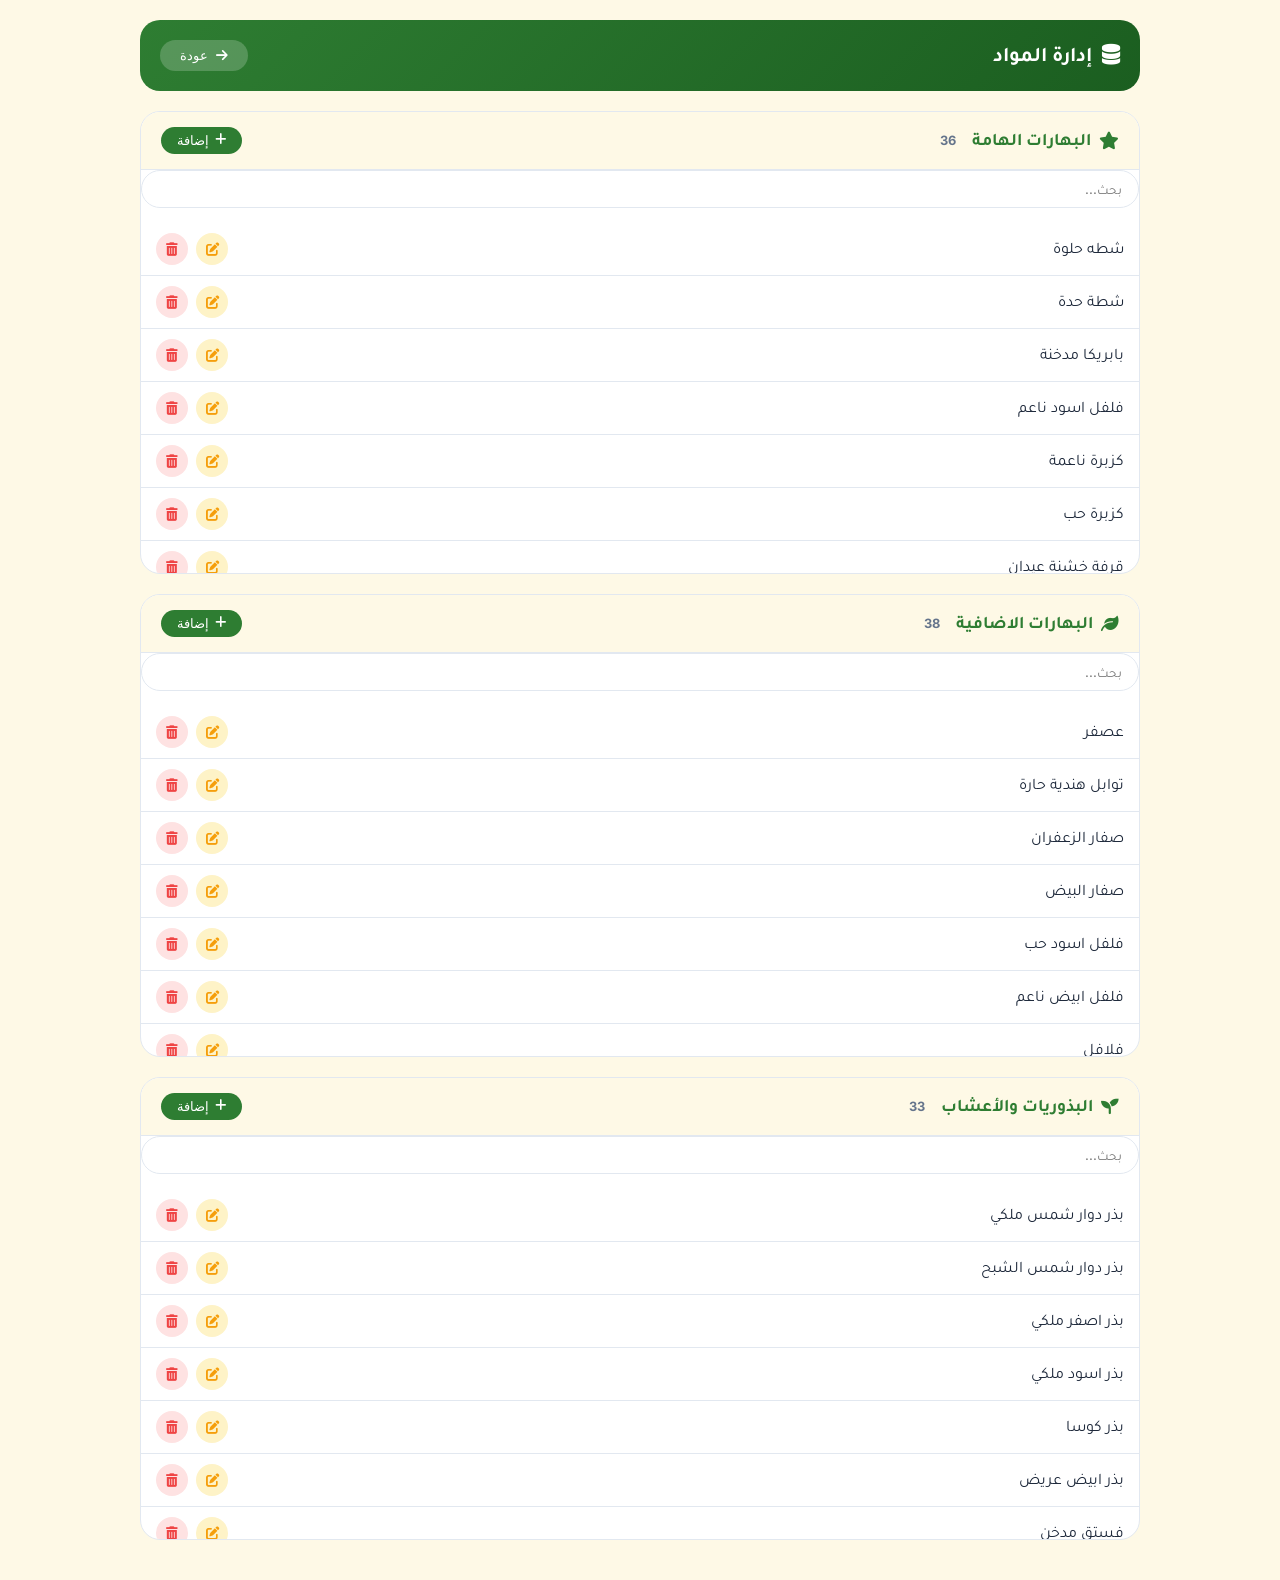
==== commit ecf9e9c9: "Update manage-data.html" ====
--- a/manage-data.html
+++ b/manage-data.html
@@ -2,17 +2,15 @@
 <html lang="ar" dir="rtl">
 <head>
     <meta charset="UTF-8">
-    <meta name="viewport" content="width=device-width, initial-scale=1.0, viewport-fit=cover">
-    <title>إدارة البيانات - مدير المواد</title>
-    <link href="https://fonts.googleapis.com/css2?family=Inter:opsz,wght@14..32,300;14..32,400;14..32,500;14..32,600;14..32,700&family=Tajawal:wght@400;500;700;800&display=swap" rel="stylesheet">
+    <meta name="viewport" content="width=device-width, initial-scale=1.0">
+    <title>إدارة المواد - مدير المواد</title>
+    <link href="https://fonts.googleapis.com/css2?family=Inter:opsz,wght@14..32,300;400;500;600;700&family=Tajawal:wght@400;500;700&display=swap" rel="stylesheet">
     <link rel="stylesheet" href="https://cdnjs.cloudflare.com/ajax/libs/font-awesome/6.0.0-beta3/css/all.min.css">
     <style>
         * { margin: 0; padding: 0; box-sizing: border-box; }
         :root {
             --primary: #2e7d32;
             --primary-dark: #1b5e20;
-            --primary-light: #4caf50;
-            --primary-bg: #e8f5e9;
             --bg-page: #fef9e6;
             --bg-surface: #ffffff;
             --text-primary: #1e293b;
@@ -22,178 +20,113 @@
             --danger-bg: #fee2e2;
             --warning: #f59e0b;
             --warning-bg: #fef3c7;
-            --success: #10b981;
-            --shadow-sm: 0 1px 2px rgba(0,0,0,0.05);
-            --shadow-md: 0 4px 6px -1px rgba(0,0,0,0.1);
             --radius-md: 12px;
             --radius-lg: 16px;
             --radius-xl: 20px;
-            --radius-2xl: 24px;
             --radius-full: 9999px;
         }
         body {
             font-family: 'Inter', 'Tajawal', system-ui, sans-serif;
             background: var(--bg-page);
             color: var(--text-primary);
-            min-height: 100vh;
-            padding: 24px;
+            padding: 20px;
         }
         .header {
             background: linear-gradient(135deg, var(--primary), var(--primary-dark));
-            border-radius: var(--radius-2xl);
-            padding: 20px 28px;
-            margin-bottom: 28px;
-            display: flex;
-            align-items: center;
+            border-radius: var(--radius-xl);
+            padding: 20px;
+            margin-bottom: 20px;
+            display: flex;
             justify-content: space-between;
+            align-items: center;
             flex-wrap: wrap;
-            gap: 16px;
-            box-shadow: var(--shadow-md);
-        }
-        .header h1 {
-            font-size: 1.4rem;
-            font-weight: 700;
-            display: flex;
-            align-items: center;
-            gap: 12px;
+            gap: 15px;
             color: white;
         }
+        .header h1 { display: flex; align-items: center; gap: 10px; font-size: 1.3rem; }
         .back-btn {
             background: rgba(255,255,255,0.2);
+            border: none;
+            padding: 8px 20px;
+            border-radius: var(--radius-full);
             color: white;
-            border: none;
-            padding: 10px 22px;
-            border-radius: var(--radius-full);
-            font-size: 0.85rem;
-            font-weight: 600;
             cursor: pointer;
             display: flex;
             align-items: center;
-            gap: 10px;
-            transition: all 0.2s;
-        }
-        .back-btn:hover { background: rgba(255,255,255,0.3); transform: translateX(-3px); }
-        .container { max-width: 1100px; margin: 0 auto; }
-        .stats-grid {
-            display: grid;
-            grid-template-columns: repeat(auto-fit, minmax(180px, 1fr));
-            gap: 20px;
-            margin-bottom: 28px;
-        }
-        .stat-card {
+            gap: 8px;
+        }
+        .container { max-width: 1000px; margin: 0 auto; }
+        .card {
             background: var(--bg-surface);
             border-radius: var(--radius-xl);
-            padding: 20px;
-            text-align: center;
             border: 1px solid var(--border-light);
-            box-shadow: var(--shadow-sm);
-        }
-        .stat-card .stat-icon {
-            width: 48px;
-            height: 48px;
-            background: var(--primary-bg);
-            border-radius: var(--radius-full);
-            display: flex;
-            align-items: center;
-            justify-content: center;
-            margin: 0 auto 12px;
-        }
-        .stat-card .stat-icon i { font-size: 1.5rem; color: var(--primary); }
-        .stat-card .stat-number { font-size: 2rem; font-weight: 800; color: var(--primary); }
-        .stat-card .stat-label { font-size: 0.8rem; color: var(--text-secondary); margin-top: 4px; }
-        .card {
-            background: var(--bg-surface);
-            border-radius: var(--radius-2xl);
-            border: 1px solid var(--border-light);
-            margin-bottom: 28px;
+            margin-bottom: 20px;
             overflow: hidden;
-            box-shadow: var(--shadow-sm);
         }
         .card-header {
-            padding: 18px 24px;
-            background: linear-gradient(to right, var(--primary-bg), var(--bg-surface));
+            padding: 15px 20px;
+            background: var(--bg-page);
             border-bottom: 1px solid var(--border-light);
             display: flex;
-            align-items: center;
             justify-content: space-between;
+            align-items: center;
             flex-wrap: wrap;
-            gap: 12px;
-        }
-        .card-header h2 {
-            font-size: 1.1rem;
-            font-weight: 700;
-            display: flex;
-            align-items: center;
             gap: 10px;
-            color: var(--primary);
-        }
+        }
+        .card-header h2 { display: flex; align-items: center; gap: 8px; color: var(--primary); font-size: 1.1rem; }
         .add-btn {
             background: var(--primary);
             color: white;
             border: none;
-            padding: 8px 20px;
+            padding: 6px 16px;
             border-radius: var(--radius-full);
-            font-size: 0.85rem;
-            font-weight: 600;
             cursor: pointer;
             display: flex;
             align-items: center;
-            gap: 8px;
-        }
-        .add-btn:hover { background: var(--primary-dark); transform: scale(1.02); }
-        .card-body { padding: 20px 24px; }
+            gap: 6px;
+            font-size: 0.8rem;
+        }
         .search-input {
             width: 100%;
-            padding: 12px 20px;
-            background: var(--bg-page);
-            border: 1.5px solid var(--border-light);
+            padding: 10px 16px;
+            border: 1px solid var(--border-light);
             border-radius: var(--radius-full);
             font-family: inherit;
-            font-size: 0.9rem;
-            margin-bottom: 20px;
-        }
-        .search-input:focus { outline: none; border-color: var(--primary); box-shadow: 0 0 0 3px rgba(46,125,50,0.2); }
-        .items-list { display: flex; flex-direction: column; gap: 8px; max-height: 400px; overflow-y: auto; }
+            margin-bottom: 15px;
+        }
+        .items-list { max-height: 350px; overflow-y: auto; }
         .item-row {
             display: flex;
-            align-items: center;
             justify-content: space-between;
-            padding: 12px 16px;
-            background: var(--bg-page);
-            border-radius: var(--radius-lg);
-            border: 1px solid var(--border-light);
-            transition: all 0.2s;
-        }
-        .item-row:hover { transform: translateX(-4px); box-shadow: var(--shadow-sm); }
-        .item-name { font-weight: 500; flex: 1; }
+            align-items: center;
+            padding: 10px 15px;
+            border-bottom: 1px solid var(--border-light);
+        }
+        .item-row:hover { background: var(--bg-page); }
+        .item-name { flex: 1; }
         .item-actions { display: flex; gap: 8px; }
-        .edit-item, .delete-item {
-            width: 36px;
-            height: 36px;
+        .edit-btn, .delete-btn {
+            width: 32px;
+            height: 32px;
             border-radius: var(--radius-full);
             border: none;
             cursor: pointer;
-            font-size: 1rem;
-            transition: all 0.2s;
-        }
-        .edit-item { background: var(--warning-bg); color: var(--warning); }
-        .edit-item:hover { background: var(--warning); color: white; transform: scale(1.05); }
-        .delete-item { background: var(--danger-bg); color: var(--danger); }
-        .delete-item:hover { background: var(--danger); color: white; transform: scale(1.05); }
-        .empty-state { text-align: center; padding: 48px 24px; color: var(--text-secondary); }
-        .empty-state i { font-size: 3rem; margin-bottom: 16px; opacity: 0.5; }
+        }
+        .edit-btn { background: var(--warning-bg); color: var(--warning); }
+        .delete-btn { background: var(--danger-bg); color: var(--danger); }
+        .empty-state { text-align: center; padding: 40px; color: var(--text-secondary); }
         .modal {
             position: fixed;
             top: 0;
             left: 0;
             width: 100%;
             height: 100%;
-            background: rgba(0,0,0,0.6);
-            backdrop-filter: blur(8px);
-            z-index: 2000;
+            background: rgba(0,0,0,0.5);
+            backdrop-filter: blur(4px);
             display: flex;
             align-items: center;
             justify-content: center;
+            z-index: 1000;
             visibility: hidden;
             opacity: 0;
             transition: 0.2s;
@@ -201,49 +134,24 @@
         .modal.active { visibility: visible; opacity: 1; }
         .modal-content {
             background: var(--bg-surface);
-            width: 92%;
-            max-width: 450px;
-            border-radius: var(--radius-2xl);
-            padding: 28px;
-            animation: fadeSlideUp 0.2s ease;
-        }
-        @keyframes fadeSlideUp {
-            from { opacity: 0; transform: translateY(20px); }
-            to { opacity: 1; transform: translateY(0); }
-        }
-        .modal-header {
-            display: flex;
-            align-items: center;
-            justify-content: space-between;
+            width: 90%;
+            max-width: 400px;
+            border-radius: var(--radius-xl);
+            padding: 25px;
+        }
+        .modal-content h3 { margin-bottom: 20px; color: var(--primary); }
+        .modal-content input {
+            width: 100%;
+            padding: 12px;
+            border: 1px solid var(--border-light);
+            border-radius: var(--radius-md);
+            font-family: inherit;
             margin-bottom: 20px;
-            padding-bottom: 16px;
-            border-bottom: 1px solid var(--border-light);
-        }
-        .modal-header h3 { font-size: 1.2rem; display: flex; align-items: center; gap: 10px; color: var(--primary); }
-        .modal-close { background: none; border: none; font-size: 1.2rem; cursor: pointer; color: var(--text-muted); }
-        .modal-field { margin-bottom: 20px; }
-        .modal-field label { display: block; font-weight: 600; font-size: 0.7rem; margin-bottom: 8px; color: var(--text-secondary); }
-        .modal-field input {
-            width: 100%;
-            padding: 14px 18px;
-            background: var(--bg-page);
-            border: 1.5px solid var(--border-light);
-            border-radius: var(--radius-lg);
-            font-family: inherit;
-            font-size: 0.9rem;
-        }
-        .modal-field input:focus { outline: none; border-color: var(--primary); box-shadow: 0 0 0 3px rgba(46,125,50,0.2); }
-        .modal-buttons { display: flex; gap: 12px; margin-top: 24px; }
-        .modal-buttons button {
-            flex: 1;
-            padding: 12px;
-            border-radius: var(--radius-full);
-            font-weight: 600;
-            cursor: pointer;
-        }
+        }
+        .modal-buttons { display: flex; gap: 10px; }
+        .modal-buttons button { flex: 1; padding: 10px; border-radius: var(--radius-full); cursor: pointer; }
         .save-btn { background: var(--primary); color: white; border: none; }
-        .save-btn:hover { background: var(--primary-dark); }
-        .cancel-btn { background: var(--bg-page); border: 1.5px solid var(--border-light); color: var(--text-secondary); }
+        .cancel-btn { background: var(--bg-page); border: 1px solid var(--border-light); }
         .toast {
             position: fixed;
             bottom: 30px;
@@ -251,204 +159,260 @@
             transform: translateX(-50%);
             background: var(--primary);
             color: white;
-            padding: 14px 28px;
+            padding: 10px 20px;
             border-radius: var(--radius-full);
-            font-size: 0.85rem;
-            font-weight: 600;
-            z-index: 2001;
-            animation: toastFadeUp 0.2s ease;
-        }
-        @keyframes toastFadeUp {
-            from { opacity: 0; transform: translateX(-50%) translateY(20px); }
-            to { opacity: 1; transform: translateX(-50%) translateY(0); }
-        }
-        @media (max-width: 768px) {
-            body { padding: 16px; }
-            .stats-grid { grid-template-columns: 1fr 1fr; gap: 12px; }
-            .card-header { flex-direction: column; text-align: center; }
-        }
-        @media (max-width: 480px) {
-            .stats-grid { grid-template-columns: 1fr; }
-        }
+            z-index: 1001;
+        }
+        .counter { font-size: 0.8rem; color: var(--text-secondary); margin-right: 8px; }
     </style>
 </head>
 <body>
     <div class="container">
         <div class="header">
-            <h1><i class="fas fa-database"></i> إدارة البيانات</h1>
-            <button class="back-btn" onclick="window.location.href='index.html'"><i class="fas fa-arrow-right"></i> العودة</button>
+            <h1><i class="fas fa-database"></i> إدارة المواد</h1>
+            <button class="back-btn" onclick="window.location.href='index.html'"><i class="fas fa-arrow-right"></i> عودة</button>
         </div>
-        <div class="stats-grid">
-            <div class="stat-card"><div class="stat-icon"><i class="fas fa-star"></i></div><div class="stat-number" id="importantCount">0</div><div class="stat-label">بهارات هامة</div></div>
-            <div class="stat-card"><div class="stat-icon"><i class="fas fa-leaf"></i></div><div class="stat-number" id="spicesCount">0</div><div class="stat-label">بهارات اضافية</div></div>
-            <div class="stat-card"><div class="stat-icon"><i class="fas fa-seedling"></i></div><div class="stat-number" id="extraCount">0</div><div class="stat-label">بذوريات وأعشاب</div></div>
-        </div>
-        <!-- البهارات الهامة -->
+
+        <!-- بهارات هامة -->
         <div class="card">
             <div class="card-header">
-                <h2><i class="fas fa-star"></i> البهارات الهامة</h2>
-                <button class="add-btn" onclick="openModal('important')"><i class="fas fa-plus"></i> إضافة بهار</button>
+                <h2><i class="fas fa-star"></i> البهارات الهامة <span id="importantCounter" class="counter"></span></h2>
+                <button class="add-btn" onclick="openAddModal('important')"><i class="fas fa-plus"></i> إضافة</button>
             </div>
             <div class="card-body">
-                <input type="text" id="searchImportant" class="search-input" placeholder="🔍 بحث عن بهار...">
+                <input type="text" id="searchImportant" class="search-input" placeholder="بحث...">
                 <div id="importantList" class="items-list"></div>
             </div>
         </div>
-        <!-- البهارات الاضافية -->
+
+        <!-- بهارات اضافية -->
         <div class="card">
             <div class="card-header">
-                <h2><i class="fas fa-leaf"></i> البهارات الاضافية</h2>
-                <button class="add-btn" onclick="openModal('spices')"><i class="fas fa-plus"></i> إضافة بهار</button>
+                <h2><i class="fas fa-leaf"></i> البهارات الاضافية <span id="spicesCounter" class="counter"></span></h2>
+                <button class="add-btn" onclick="openAddModal('spices')"><i class="fas fa-plus"></i> إضافة</button>
             </div>
             <div class="card-body">
-                <input type="text" id="searchSpices" class="search-input" placeholder="🔍 بحث عن بهار...">
+                <input type="text" id="searchSpices" class="search-input" placeholder="بحث...">
                 <div id="spicesList" class="items-list"></div>
             </div>
         </div>
-        <!-- البذوريات والأعشاب -->
+
+        <!-- بذوريات -->
         <div class="card">
             <div class="card-header">
-                <h2><i class="fas fa-seedling"></i> البذوريات والأعشاب</h2>
-                <button class="add-btn" onclick="openModal('extra')"><i class="fas fa-plus"></i> إضافة منتج</button>
+                <h2><i class="fas fa-seedling"></i> البذوريات والأعشاب <span id="extraCounter" class="counter"></span></h2>
+                <button class="add-btn" onclick="openAddModal('extra')"><i class="fas fa-plus"></i> إضافة</button>
             </div>
             <div class="card-body">
-                <input type="text" id="searchExtra" class="search-input" placeholder="🔍 بحث عن منتج...">
+                <input type="text" id="searchExtra" class="search-input" placeholder="بحث...">
                 <div id="extraList" class="items-list"></div>
             </div>
         </div>
     </div>
+
     <!-- Modal -->
     <div id="itemModal" class="modal">
         <div class="modal-content">
-            <div class="modal-header">
-                <h3 id="modalTitle"><i class="fas fa-plus"></i> إضافة عنصر</h3>
-                <button class="modal-close" onclick="closeModal()"><i class="fas fa-times"></i></button>
-            </div>
-            <div class="modal-field"><label>الاسم</label><input type="text" id="itemName" placeholder="أدخل الاسم..."></div>
-            <div class="modal-buttons"><button id="saveBtn" class="save-btn">حفظ</button><button onclick="closeModal()" class="cancel-btn">إلغاء</button></div>
+            <h3 id="modalTitle"><i class="fas fa-plus"></i> إضافة عنصر</h3>
+            <input type="text" id="itemName" placeholder="أدخل الاسم...">
+            <div class="modal-buttons">
+                <button class="save-btn" onclick="saveItem()">حفظ</button>
+                <button class="cancel-btn" onclick="closeModal()">إلغاء</button>
+            </div>
         </div>
     </div>
+
     <script>
-        // ==================== البيانات ====================
-        let importantItems = [];
-        let spicesExtraItems = [];
-        let extraItems = [];
+        // ==================== مفاتيح التخزين ====================
+        const STORAGE_KEYS = {
+            IMPORTANT: 'material_important_items',
+            SPICES: 'material_spices_items',
+            EXTRA: 'material_extra_items'
+        };
+
+        // البيانات الافتراضية
+        const DEFAULT_IMPORTANT = ["شطه حلوة", "شطة حدة", "بابريكا مدخنة", "فلفل اسود ناعم", "كزبرة ناعمة", "كزبرة حب", "قرفة خشنة عيدان", "قرفة سيجار", "كمون ناعم", "كمون حب", "كاكاو نخب اول", "كاكاو نخب ثاني", "كركم", "كريمة محلاية", "كبسة ناعمة", "كبسة خليجية", "كاري", "مندي", "زنجبيل خشن", "زنجبيل ناعم", "سمسم", "سماق ناعم", "شيش", "شاورما", "حبة البركة", "ثوم ناعم", "بصل ناعم", "ملح ليمون", "ملح صيني", "ماجي صفراء", "ماجي بيضاء", "مشكلة", "مشكلة بيضاء", "نشا مصري", "هيل ناعم", "هيل حب"];
+        const DEFAULT_SPICES = ["عصفر", "توابل هندية حارة", "صفار الزعفران", "صفار البيض", "فلفل اسود حب", "فلفل ابيض ناعم", "فلافل", "فاهيتا", "قرنفل ناعم", "قرنفل حب", "قرفة ناعمة", "قلي", "كتشب", "كراوية", "كريسبي", "بطاطا", "بروستد", "زعتر اوريجانو", "بيتزا", "جوزة الطيب ناعمة", "جوزة الطيب حب", "حلبة حب", "حلبة ناعمة", "خل نكهة", "خميرة", "لحمة خاروف", "مكسيكي", "مشاوي", "مدخنة", "محاشي", "نشا درس", "يانسون ناعم", "سدر ناعم", "سمك", "سجق", "سحلب", "شبة ناعمة", "نوديلز اندومي"];
+        const DEFAULT_EXTRA = ["بذر دوار شمس ملكي", "بذر دوار شمس الشبح", "بذر اصفر ملكي", "بذر اسود ملكي", "بذر كوسا", "بذر ابيض عريض", "فستق مدخن", "فستق مملح", "ذرة الفوشار", "شوفان", "نعنع يابس", "نسكافية خشنة", "اشلميش", "لوز ني", "كاجو ني", "لوز بقشرو", "فستق ني", "لبان الدكر", "لومي", "لومي اسود", "كركدية", "زهرة الالماسة", "شمرا ناعمة", "شمرا حب", "زهورات مشكلة", "جوز امريكي", "تمر سري", "جوز هند خشن", "جوز هند ناعم", "بذور الشيا", "بذور الكتان", "بذور الرشاد", "رمان زركش"];
+
+        // ==================== تحميل البيانات ====================
+        let importantItems = [], spicesItems = [], extraItems = [];
         let currentType = 'important';
         let editingIndex = null;
-        // ==================== التحميل من localStorage ====================
+
         function loadData() {
-            const savedImportant = localStorage.getItem('global_important_items');
-            const savedSpices = localStorage.getItem('global_spices_items');
-            const savedExtra = localStorage.getItem('global_extra_items');
-            importantItems = savedImportant ? JSON.parse(savedImportant) : [
-                "شطه حلوة", "شطة حدة", "بابريكا مدخنة", "فلفل اسود ناعم", "كزبرة ناعمة", "كزبرة حب",
-                "قرفة خشنة عيدان", "قرفة سيجار", "كمون ناعم", "كمون حب", "كاكاو نخب اول", "كاكاو نخب ثاني",
-                "كركم", "كريمة محلاية", "كبسة ناعمة", "كبسة خليجية", "كاري", "مندي", "زنجبيل خشن",
-                "زنجبيل ناعم", "سمسم", "سماق ناعم", "شيش", "شاورما", "حبة البركة", "ثوم ناعم", "بصل ناعم",
-                "ملح ليمون", "ملح صيني", "ماجي صفراء", "ماجي بيضاء", "مشكلة", "مشكلة بيضاء", "نشا مصري",
-                "هيل ناعم", "هيل حب"
-            ];
-            spicesExtraItems = savedSpices ? JSON.parse(savedSpices) : [
-                "عصفر", "توابل هندية حارة", "صفار الزعفران", "صفار البيض", "فلفل اسود حب", "فلفل ابيض ناعم",
-                "فلافل", "فاهيتا", "قرنفل ناعم", "قرنفل حب", "قرفة ناعمة", "قلي", "كتشب", "كراوية", "كريسبي",
-                "بطاطا", "بروستد", "زعتر اوريجانو", "بيتزا", "جوزة الطيب ناعمة", "جوزة الطيب حب", "حلبة حب",
-                "حلبة ناعمة", "خل نكهة", "خميرة", "لحمة خاروف", "مكسيكي", "مشاوي", "مدخنة", "محاشي", "نشا درس",
-                "يانسون ناعم", "سدر ناعم", "سمك", "سجق", "سحلب", "شبة ناعمة", "نوديلز اندومي"
-            ];
-            extraItems = savedExtra ? JSON.parse(savedExtra) : [
-                "بذر دوار شمس ملكي", "بذر دوار شمس الشبح", "بذر اصفر ملكي", "بذر اسود ملكي", "بذر كوسا",
-                "بذر ابيض عريض", "فستق مدخن", "فستق مملح", "ذرة الفوشار", "شوفان", "نعنع يابس", "نسكافية خشنة",
-                "اشلميش", "لوز ني", "كاجو ني", "لوز بقشرو", "فستق ني", "لبان الدكر", "لومي", "لومي اسود", "كركدية",
-                "زهرة الالماسة", "شمرا ناعمة", "شمرا حب", "زهورات مشكلة", "جوز امريكي", "تمر سري", "جوز هند خشن",
-                "جوز هند ناعم", "بذور الشيا", "بذور الكتان", "بذور الرشاد", "رمان زركش"
-            ];
-        }
-        // ==================== الحفظ والمزامنة ====================
+            importantItems = loadFromStorage(STORAGE_KEYS.IMPORTANT, DEFAULT_IMPORTANT);
+            spicesItems = loadFromStorage(STORAGE_KEYS.SPICES, DEFAULT_SPICES);
+            extraItems = loadFromStorage(STORAGE_KEYS.EXTRA, DEFAULT_EXTRA);
+        }
+
+        function loadFromStorage(key, defaultValue) {
+            const saved = localStorage.getItem(key);
+            if (saved && saved !== 'undefined') {
+                try {
+                    const parsed = JSON.parse(saved);
+                    if (Array.isArray(parsed) && parsed.length > 0) return parsed;
+                } catch(e) {}
+            }
+            return [...defaultValue];
+        }
+
         function saveData() {
-            localStorage.setItem('global_important_items', JSON.stringify(importantItems));
-            localStorage.setItem('global_spices_items', JSON.stringify(spicesExtraItems));
-            localStorage.setItem('global_extra_items', JSON.stringify(extraItems));
-            // مزامنة مع التطبيق الرئيسي
-            if (window.opener && !window.opener.closed) {
-                try { window.opener.postMessage({ type: 'SYNC_MATERIALS_DATA', important: importantItems, spices: spicesExtraItems, extra: extraItems }, '*'); } catch(e) {}
-            }
-            // تحديث الإحصائيات
-            document.getElementById('importantCount').textContent = importantItems.length;
-            document.getElementById('spicesCount').textContent = spicesExtraItems.length;
-            document.getElementById('extraCount').textContent = extraItems.length;
-        }
-        // ==================== عرض القوائم ====================
+            localStorage.setItem(STORAGE_KEYS.IMPORTANT, JSON.stringify(importantItems));
+            localStorage.setItem(STORAGE_KEYS.SPICES, JSON.stringify(spicesItems));
+            localStorage.setItem(STORAGE_KEYS.EXTRA, JSON.stringify(extraItems));
+            
+            // تحديث العدادات
+            document.getElementById('importantCounter').innerText = importantItems.length;
+            document.getElementById('spicesCounter').innerText = spicesItems.length;
+            document.getElementById('extraCounter').innerText = extraItems.length;
+        }
+
+        // ==================== العرض ====================
         function renderList(type, searchTerm = '') {
             let items, containerId;
             if (type === 'important') { items = importantItems; containerId = 'importantList'; }
-            else if (type === 'spices') { items = spicesExtraItems; containerId = 'spicesList'; }
+            else if (type === 'spices') { items = spicesItems; containerId = 'spicesList'; }
             else { items = extraItems; containerId = 'extraList'; }
-            const filtered = items.filter(item => item.toLowerCase().includes(searchTerm.toLowerCase()));
+            
+            const filtered = items.filter(i => i.toLowerCase().includes(searchTerm.toLowerCase()));
             const container = document.getElementById(containerId);
-            if (!container) return;
+            
             if (filtered.length === 0) {
                 container.innerHTML = '<div class="empty-state"><i class="fas fa-inbox"></i><p>لا توجد بيانات</p></div>';
                 return;
             }
+            
             container.innerHTML = filtered.map((item, idx) => {
                 const originalIndex = items.indexOf(item);
-                return `<div class="item-row"><span class="item-name">${escapeHtml(item)}</span><div class="item-actions"><button class="edit-item" onclick="openEditModal('${type}', ${originalIndex})"><i class="fas fa-edit"></i></button><button class="delete-item" onclick="deleteItem('${type}', ${originalIndex})"><i class="fas fa-trash-alt"></i></button></div></div>`;
+                return `
+                    <div class="item-row">
+                        <span class="item-name">${escapeHtml(item)}</span>
+                        <div class="item-actions">
+                            <button class="edit-btn" onclick="openEditModal('${type}', ${originalIndex})"><i class="fas fa-edit"></i></button>
+                            <button class="delete-btn" onclick="deleteItem('${type}', ${originalIndex})"><i class="fas fa-trash-alt"></i></button>
+                        </div>
+                    </div>
+                `;
             }).join('');
         }
+
         function renderAll() {
             renderList('important', document.getElementById('searchImportant')?.value || '');
             renderList('spices', document.getElementById('searchSpices')?.value || '');
             renderList('extra', document.getElementById('searchExtra')?.value || '');
         }
-        function escapeHtml(text) { const div = document.createElement('div'); div.textContent = text; return div.innerHTML; }
+
+        function escapeHtml(text) {
+            const div = document.createElement('div');
+            div.textContent = text;
+            return div.innerHTML;
+        }
+
         // ==================== العمليات ====================
         function addItem(type, name) {
-            if (!name.trim()) { showToast('الرجاء إدخال اسم صحيح', 'error'); return false; }
-            let items; if (type === 'important') items = importantItems;
-            else if (type === 'spices') items = spicesExtraItems;
+            if (!name.trim()) { showToast('الرجاء إدخال اسم', 'error'); return false; }
+            let items;
+            if (type === 'important') items = importantItems;
+            else if (type === 'spices') items = spicesItems;
             else items = extraItems;
-            if (items.includes(name.trim())) { showToast('هذا العنصر موجود بالفعل!', 'error'); return false; }
+            
+            if (items.includes(name.trim())) { showToast('العنصر موجود بالفعل', 'error'); return false; }
+            
             items.push(name.trim());
-            saveData(); renderAll(); showToast(`✓ تمت إضافة "${name}" بنجاح`);
+            saveData();
+            renderAll();
+            showToast(`✓ تمت إضافة "${name}"`);
             return true;
         }
+
         function updateItem(type, index, newName) {
-            if (!newName.trim()) { showToast('الرجاء إدخال اسم صحيح', 'error'); return false; }
-            let items; if (type === 'important') items = importantItems;
-            else if (type === 'spices') items = spicesExtraItems;
+            if (!newName.trim()) { showToast('الرجاء إدخال اسم', 'error'); return false; }
+            let items;
+            if (type === 'important') items = importantItems;
+            else if (type === 'spices') items = spicesItems;
             else items = extraItems;
+            
             if (index < 0 || index >= items.length) return false;
-            const oldName = items[index]; items[index] = newName.trim();
-            saveData(); renderAll(); showToast(`✓ تم تعديل "${oldName}" إلى "${newName}"`);
+            const oldName = items[index];
+            items[index] = newName.trim();
+            saveData();
+            renderAll();
+            showToast(`✓ تم تعديل "${oldName}" إلى "${newName}"`);
             return true;
         }
+
         function deleteItem(type, index) {
             let items, typeName;
-            if (type === 'important') { items = importantItems; typeName = 'البهار'; }
-            else if (type === 'spices') { items = spicesExtraItems; typeName = 'البهار'; }
-            else { items = extraItems; typeName = 'المنتج'; }
+            if (type === 'important') { items = importantItems; typeName = 'بهار'; }
+            else if (type === 'spices') { items = spicesItems; typeName = 'بهار'; }
+            else { items = extraItems; typeName = 'منتج'; }
+            
             if (index < 0 || index >= items.length) return;
             const deletedName = items[index];
             if (confirm(`هل أنت متأكد من حذف "${deletedName}"؟`)) {
                 items.splice(index, 1);
-                saveData(); renderAll(); showToast(`✓ تم حذف ${typeName} "${deletedName}" بنجاح`);
+                saveData();
+                renderAll();
+                showToast(`✓ تم حذف ${typeName} "${deletedName}"`);
             }
         }
-        // ==================== النوافذ المنبثقة ====================
-        function openModal(type) { currentType = type; editingIndex = null; document.getElementById('modalTitle').innerHTML = '<i class="fas fa-plus"></i> إضافة عنصر'; document.getElementById('itemName').value = ''; document.getElementById('itemModal').classList.add('active'); }
-        function openEditModal(type, index) { currentType = type; editingIndex = index; let items; if (type === 'important') items = importantItems; else if (type === 'spices') items = spicesExtraItems; else items = extraItems; document.getElementById('modalTitle').innerHTML = '<i class="fas fa-edit"></i> تعديل العنصر'; document.getElementById('itemName').value = items[index]; document.getElementById('itemModal').classList.add('active'); }
-        function closeModal() { document.getElementById('itemModal').classList.remove('active'); editingIndex = null; }
-        function saveModal() { const name = document.getElementById('itemName').value; if (editingIndex !== null) updateItem(currentType, editingIndex, name); else addItem(currentType, name); closeModal(); }
-        function showToast(message, type = 'success') { const existing = document.querySelector('.toast'); if (existing) existing.remove(); const toast = document.createElement('div'); toast.className = 'toast'; toast.innerHTML = `<i class="fas ${type === 'error' ? 'fa-exclamation-triangle' : 'fa-check-circle'}"></i> ${message}`; document.body.appendChild(toast); setTimeout(() => toast.remove(), 2500); }
-        // ==================== البحث ====================
+
+        // ==================== النوافذ ====================
+        function openAddModal(type) {
+            currentType = type;
+            editingIndex = null;
+            document.getElementById('modalTitle').innerHTML = '<i class="fas fa-plus"></i> إضافة عنصر';
+            document.getElementById('itemName').value = '';
+            document.getElementById('itemModal').classList.add('active');
+        }
+
+        function openEditModal(type, index) {
+            currentType = type;
+            editingIndex = index;
+            let items;
+            if (type === 'important') items = importantItems;
+            else if (type === 'spices') items = spicesItems;
+            else items = extraItems;
+            
+            document.getElementById('modalTitle').innerHTML = '<i class="fas fa-edit"></i> تعديل العنصر';
+            document.getElementById('itemName').value = items[index];
+            document.getElementById('itemModal').classList.add('active');
+        }
+
+        function saveItem() {
+            const name = document.getElementById('itemName').value;
+            if (editingIndex !== null) updateItem(currentType, editingIndex, name);
+            else addItem(currentType, name);
+            closeModal();
+        }
+
+        function closeModal() {
+            document.getElementById('itemModal').classList.remove('active');
+            editingIndex = null;
+        }
+
+        function showToast(message, type = 'success') {
+            const existing = document.querySelector('.toast');
+            if (existing) existing.remove();
+            const toast = document.createElement('div');
+            toast.className = 'toast';
+            toast.innerHTML = `<i class="fas ${type === 'error' ? 'fa-exclamation-triangle' : 'fa-check-circle'}"></i> ${message}`;
+            document.body.appendChild(toast);
+            setTimeout(() => toast.remove(), 2000);
+        }
+
+        // ==================== الأحداث ====================
         document.getElementById('searchImportant')?.addEventListener('input', (e) => renderList('important', e.target.value));
         document.getElementById('searchSpices')?.addEventListener('input', (e) => renderList('spices', e.target.value));
         document.getElementById('searchExtra')?.addEventListener('input', (e) => renderList('extra', e.target.value));
-        document.getElementById('saveBtn')?.addEventListener('click', saveModal);
+        document.getElementById('itemName')?.addEventListener('keypress', (e) => { if (e.key === 'Enter') saveItem(); });
         document.getElementById('itemModal')?.addEventListener('click', (e) => { if (e.target === document.getElementById('itemModal')) closeModal(); });
-        document.getElementById('itemName')?.addEventListener('keypress', (e) => { if (e.key === 'Enter') saveModal(); });
+
         // ==================== التهيئة ====================
-        loadData(); renderAll(); saveData();
+        loadData();
+        saveData(); // لتحديث العدادات
+        renderAll();
     </script>
 </body>
 </html>
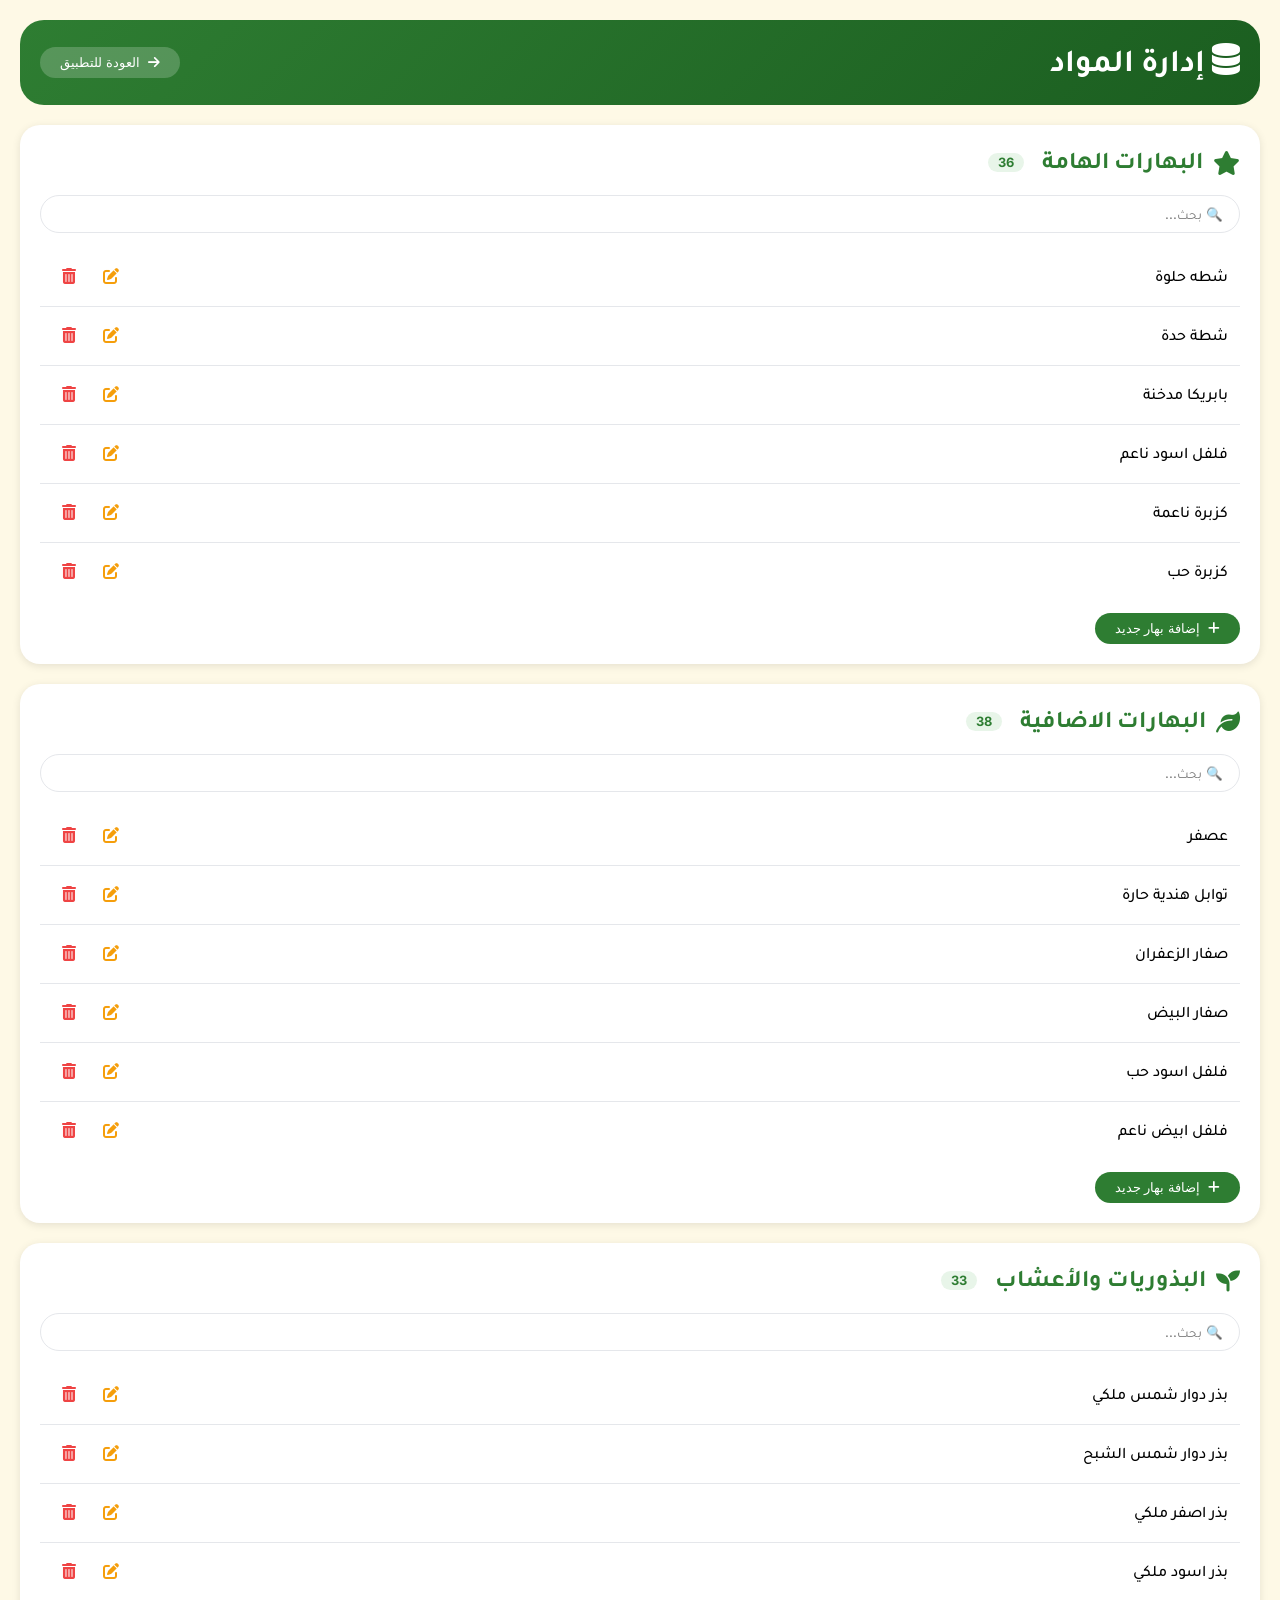
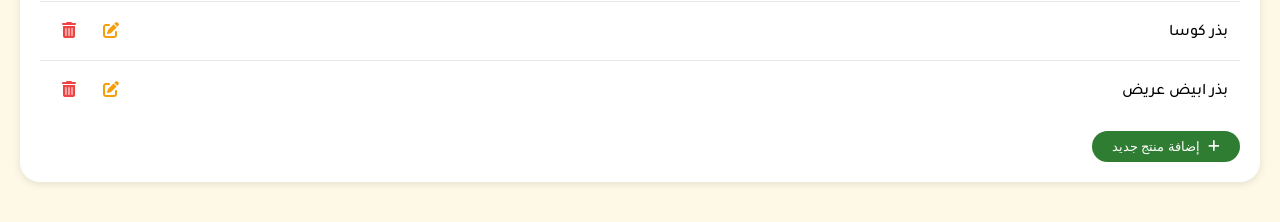
==== commit 207ddf3a: "Update manage-data.html" ====
--- a/manage-data.html
+++ b/manage-data.html
@@ -4,123 +4,104 @@
     <meta charset="UTF-8">
     <meta name="viewport" content="width=device-width, initial-scale=1.0">
     <title>إدارة المواد - مدير المواد</title>
-    <link href="https://fonts.googleapis.com/css2?family=Inter:opsz,wght@14..32,300;400;500;600;700&family=Tajawal:wght@400;500;700&display=swap" rel="stylesheet">
+    <link href="https://fonts.googleapis.com/css2?family=Inter:wght@400;500;600;700&family=Tajawal:wght@400;500;700&display=swap" rel="stylesheet">
     <link rel="stylesheet" href="https://cdnjs.cloudflare.com/ajax/libs/font-awesome/6.0.0-beta3/css/all.min.css">
     <style>
         * { margin: 0; padding: 0; box-sizing: border-box; }
-        :root {
-            --primary: #2e7d32;
-            --primary-dark: #1b5e20;
-            --bg-page: #fef9e6;
-            --bg-surface: #ffffff;
-            --text-primary: #1e293b;
-            --text-secondary: #64748b;
-            --border-light: #e2e8f0;
-            --danger: #ef4444;
-            --danger-bg: #fee2e2;
-            --warning: #f59e0b;
-            --warning-bg: #fef3c7;
-            --radius-md: 12px;
-            --radius-lg: 16px;
-            --radius-xl: 20px;
-            --radius-full: 9999px;
-        }
         body {
-            font-family: 'Inter', 'Tajawal', system-ui, sans-serif;
-            background: var(--bg-page);
-            color: var(--text-primary);
+            font-family: 'Inter', 'Tajawal', sans-serif;
+            background: #fef9e6;
             padding: 20px;
         }
         .header {
-            background: linear-gradient(135deg, var(--primary), var(--primary-dark));
-            border-radius: var(--radius-xl);
+            background: linear-gradient(135deg, #2e7d32, #1b5e20);
+            color: white;
             padding: 20px;
+            border-radius: 24px;
             margin-bottom: 20px;
             display: flex;
             justify-content: space-between;
             align-items: center;
             flex-wrap: wrap;
             gap: 15px;
-            color: white;
-        }
-        .header h1 { display: flex; align-items: center; gap: 10px; font-size: 1.3rem; }
+        }
         .back-btn {
             background: rgba(255,255,255,0.2);
             border: none;
             padding: 8px 20px;
-            border-radius: var(--radius-full);
+            border-radius: 40px;
             color: white;
             cursor: pointer;
             display: flex;
             align-items: center;
             gap: 8px;
         }
-        .container { max-width: 1000px; margin: 0 auto; }
         .card {
-            background: var(--bg-surface);
-            border-radius: var(--radius-xl);
-            border: 1px solid var(--border-light);
+            background: white;
+            border-radius: 20px;
+            padding: 20px;
             margin-bottom: 20px;
-            overflow: hidden;
-        }
-        .card-header {
-            padding: 15px 20px;
-            background: var(--bg-page);
-            border-bottom: 1px solid var(--border-light);
+            box-shadow: 0 2px 8px rgba(0,0,0,0.1);
+        }
+        .card h2 {
+            color: #2e7d32;
+            margin-bottom: 15px;
             display: flex;
-            justify-content: space-between;
-            align-items: center;
-            flex-wrap: wrap;
+            align-items: center;
             gap: 10px;
-        }
-        .card-header h2 { display: flex; align-items: center; gap: 8px; color: var(--primary); font-size: 1.1rem; }
-        .add-btn {
-            background: var(--primary);
-            color: white;
-            border: none;
-            padding: 6px 16px;
-            border-radius: var(--radius-full);
-            cursor: pointer;
-            display: flex;
-            align-items: center;
-            gap: 6px;
-            font-size: 0.8rem;
         }
         .search-input {
             width: 100%;
             padding: 10px 16px;
-            border: 1px solid var(--border-light);
-            border-radius: var(--radius-full);
+            border: 1px solid #e5e7eb;
+            border-radius: 40px;
+            margin-bottom: 15px;
             font-family: inherit;
-            margin-bottom: 15px;
-        }
-        .items-list { max-height: 350px; overflow-y: auto; }
+        }
+        .items-list {
+            max-height: 350px;
+            overflow-y: auto;
+        }
         .item-row {
             display: flex;
             justify-content: space-between;
             align-items: center;
-            padding: 10px 15px;
-            border-bottom: 1px solid var(--border-light);
-        }
-        .item-row:hover { background: var(--bg-page); }
-        .item-name { flex: 1; }
+            padding: 12px;
+            border-bottom: 1px solid #e5e7eb;
+        }
+        .item-row:hover {
+            background: #fef9e6;
+        }
+        .item-name { flex: 1; font-weight: 500; }
         .item-actions { display: flex; gap: 8px; }
         .edit-btn, .delete-btn {
-            width: 32px;
-            height: 32px;
-            border-radius: var(--radius-full);
+            background: none;
             border: none;
+            width: 34px;
+            height: 34px;
+            border-radius: 50%;
             cursor: pointer;
-        }
-        .edit-btn { background: var(--warning-bg); color: var(--warning); }
-        .delete-btn { background: var(--danger-bg); color: var(--danger); }
-        .empty-state { text-align: center; padding: 40px; color: var(--text-secondary); }
+            font-size: 1rem;
+        }
+        .edit-btn { color: #f59e0b; }
+        .edit-btn:hover { background: #fef3c7; }
+        .delete-btn { color: #ef4444; }
+        .delete-btn:hover { background: #fee2e2; }
+        .add-btn {
+            background: #2e7d32;
+            color: white;
+            border: none;
+            padding: 8px 20px;
+            border-radius: 40px;
+            cursor: pointer;
+            margin-top: 15px;
+            display: inline-flex;
+            align-items: center;
+            gap: 8px;
+        }
         .modal {
             position: fixed;
-            top: 0;
-            left: 0;
-            width: 100%;
-            height: 100%;
+            top: 0; left: 0; width: 100%; height: 100%;
             background: rgba(0,0,0,0.5);
             backdrop-filter: blur(4px);
             display: flex;
@@ -133,84 +114,72 @@
         }
         .modal.active { visibility: visible; opacity: 1; }
         .modal-content {
-            background: var(--bg-surface);
+            background: white;
             width: 90%;
             max-width: 400px;
-            border-radius: var(--radius-xl);
-            padding: 25px;
-        }
-        .modal-content h3 { margin-bottom: 20px; color: var(--primary); }
+            padding: 24px;
+            border-radius: 24px;
+        }
+        .modal-content h3 { margin-bottom: 20px; color: #2e7d32; }
         .modal-content input {
             width: 100%;
             padding: 12px;
-            border: 1px solid var(--border-light);
-            border-radius: var(--radius-md);
+            border: 1px solid #e5e7eb;
+            border-radius: 40px;
+            margin: 15px 0;
             font-family: inherit;
-            margin-bottom: 20px;
         }
         .modal-buttons { display: flex; gap: 10px; }
-        .modal-buttons button { flex: 1; padding: 10px; border-radius: var(--radius-full); cursor: pointer; }
-        .save-btn { background: var(--primary); color: white; border: none; }
-        .cancel-btn { background: var(--bg-page); border: 1px solid var(--border-light); }
-        .toast {
-            position: fixed;
-            bottom: 30px;
-            left: 50%;
-            transform: translateX(-50%);
-            background: var(--primary);
-            color: white;
-            padding: 10px 20px;
-            border-radius: var(--radius-full);
-            z-index: 1001;
-        }
-        .counter { font-size: 0.8rem; color: var(--text-secondary); margin-right: 8px; }
+        .modal-buttons button {
+            flex: 1;
+            padding: 10px;
+            border-radius: 40px;
+            cursor: pointer;
+            font-weight: 600;
+        }
+        .save-btn { background: #2e7d32; color: white; border: none; }
+        .cancel-btn { background: #f3f4f6; border: 1px solid #e5e7eb; }
+        .empty-state { text-align: center; padding: 40px; color: #9ca3af; }
+        .counter {
+            font-size: 0.8rem;
+            background: #e8f5e9;
+            padding: 2px 10px;
+            border-radius: 40px;
+            margin-right: 8px;
+        }
+        @media (max-width: 600px) {
+            body { padding: 12px; }
+            .header { flex-direction: column; text-align: center; }
+        }
     </style>
 </head>
 <body>
-    <div class="container">
-        <div class="header">
-            <h1><i class="fas fa-database"></i> إدارة المواد</h1>
-            <button class="back-btn" onclick="window.location.href='index.html'"><i class="fas fa-arrow-right"></i> عودة</button>
-        </div>
-
-        <!-- بهارات هامة -->
-        <div class="card">
-            <div class="card-header">
-                <h2><i class="fas fa-star"></i> البهارات الهامة <span id="importantCounter" class="counter"></span></h2>
-                <button class="add-btn" onclick="openAddModal('important')"><i class="fas fa-plus"></i> إضافة</button>
-            </div>
-            <div class="card-body">
-                <input type="text" id="searchImportant" class="search-input" placeholder="بحث...">
-                <div id="importantList" class="items-list"></div>
-            </div>
-        </div>
-
-        <!-- بهارات اضافية -->
-        <div class="card">
-            <div class="card-header">
-                <h2><i class="fas fa-leaf"></i> البهارات الاضافية <span id="spicesCounter" class="counter"></span></h2>
-                <button class="add-btn" onclick="openAddModal('spices')"><i class="fas fa-plus"></i> إضافة</button>
-            </div>
-            <div class="card-body">
-                <input type="text" id="searchSpices" class="search-input" placeholder="بحث...">
-                <div id="spicesList" class="items-list"></div>
-            </div>
-        </div>
-
-        <!-- بذوريات -->
-        <div class="card">
-            <div class="card-header">
-                <h2><i class="fas fa-seedling"></i> البذوريات والأعشاب <span id="extraCounter" class="counter"></span></h2>
-                <button class="add-btn" onclick="openAddModal('extra')"><i class="fas fa-plus"></i> إضافة</button>
-            </div>
-            <div class="card-body">
-                <input type="text" id="searchExtra" class="search-input" placeholder="بحث...">
-                <div id="extraList" class="items-list"></div>
-            </div>
-        </div>
+    <div class="header">
+        <h1><i class="fas fa-database"></i> إدارة المواد</h1>
+        <button class="back-btn" onclick="window.location.href='index.html'"><i class="fas fa-arrow-right"></i> العودة للتطبيق</button>
     </div>
 
-    <!-- Modal -->
+    <div class="card">
+        <h2><i class="fas fa-star"></i> البهارات الهامة <span id="importantCounter" class="counter"></span></h2>
+        <input type="text" id="searchImportant" class="search-input" placeholder="🔍 بحث...">
+        <div id="importantList" class="items-list"></div>
+        <button class="add-btn" onclick="openModal('important')"><i class="fas fa-plus"></i> إضافة بهار جديد</button>
+    </div>
+
+    <div class="card">
+        <h2><i class="fas fa-leaf"></i> البهارات الاضافية <span id="spicesCounter" class="counter"></span></h2>
+        <input type="text" id="searchSpices" class="search-input" placeholder="🔍 بحث...">
+        <div id="spicesList" class="items-list"></div>
+        <button class="add-btn" onclick="openModal('spices')"><i class="fas fa-plus"></i> إضافة بهار جديد</button>
+    </div>
+
+    <div class="card">
+        <h2><i class="fas fa-seedling"></i> البذوريات والأعشاب <span id="extraCounter" class="counter"></span></h2>
+        <input type="text" id="searchExtra" class="search-input" placeholder="🔍 بحث...">
+        <div id="extraList" class="items-list"></div>
+        <button class="add-btn" onclick="openModal('extra')"><i class="fas fa-plus"></i> إضافة منتج جديد</button>
+    </div>
+
     <div id="itemModal" class="modal">
         <div class="modal-content">
             <h3 id="modalTitle"><i class="fas fa-plus"></i> إضافة عنصر</h3>
@@ -223,19 +192,36 @@
     </div>
 
     <script>
-        // ==================== مفاتيح التخزين ====================
         const STORAGE_KEYS = {
             IMPORTANT: 'material_important_items',
             SPICES: 'material_spices_items',
             EXTRA: 'material_extra_items'
         };
 
-        // البيانات الافتراضية
-        const DEFAULT_IMPORTANT = ["شطه حلوة", "شطة حدة", "بابريكا مدخنة", "فلفل اسود ناعم", "كزبرة ناعمة", "كزبرة حب", "قرفة خشنة عيدان", "قرفة سيجار", "كمون ناعم", "كمون حب", "كاكاو نخب اول", "كاكاو نخب ثاني", "كركم", "كريمة محلاية", "كبسة ناعمة", "كبسة خليجية", "كاري", "مندي", "زنجبيل خشن", "زنجبيل ناعم", "سمسم", "سماق ناعم", "شيش", "شاورما", "حبة البركة", "ثوم ناعم", "بصل ناعم", "ملح ليمون", "ملح صيني", "ماجي صفراء", "ماجي بيضاء", "مشكلة", "مشكلة بيضاء", "نشا مصري", "هيل ناعم", "هيل حب"];
-        const DEFAULT_SPICES = ["عصفر", "توابل هندية حارة", "صفار الزعفران", "صفار البيض", "فلفل اسود حب", "فلفل ابيض ناعم", "فلافل", "فاهيتا", "قرنفل ناعم", "قرنفل حب", "قرفة ناعمة", "قلي", "كتشب", "كراوية", "كريسبي", "بطاطا", "بروستد", "زعتر اوريجانو", "بيتزا", "جوزة الطيب ناعمة", "جوزة الطيب حب", "حلبة حب", "حلبة ناعمة", "خل نكهة", "خميرة", "لحمة خاروف", "مكسيكي", "مشاوي", "مدخنة", "محاشي", "نشا درس", "يانسون ناعم", "سدر ناعم", "سمك", "سجق", "سحلب", "شبة ناعمة", "نوديلز اندومي"];
-        const DEFAULT_EXTRA = ["بذر دوار شمس ملكي", "بذر دوار شمس الشبح", "بذر اصفر ملكي", "بذر اسود ملكي", "بذر كوسا", "بذر ابيض عريض", "فستق مدخن", "فستق مملح", "ذرة الفوشار", "شوفان", "نعنع يابس", "نسكافية خشنة", "اشلميش", "لوز ني", "كاجو ني", "لوز بقشرو", "فستق ني", "لبان الدكر", "لومي", "لومي اسود", "كركدية", "زهرة الالماسة", "شمرا ناعمة", "شمرا حب", "زهورات مشكلة", "جوز امريكي", "تمر سري", "جوز هند خشن", "جوز هند ناعم", "بذور الشيا", "بذور الكتان", "بذور الرشاد", "رمان زركش"];
-
-        // ==================== تحميل البيانات ====================
+        const DEFAULT_IMPORTANT = [
+            "شطه حلوة", "شطة حدة", "بابريكا مدخنة", "فلفل اسود ناعم", "كزبرة ناعمة", "كزبرة حب",
+            "قرفة خشنة عيدان", "قرفة سيجار", "كمون ناعم", "كمون حب", "كاكاو نخب اول", "كاكاو نخب ثاني",
+            "كركم", "كريمة محلاية", "كبسة ناعمة", "كبسة خليجية", "كاري", "مندي", "زنجبيل خشن",
+            "زنجبيل ناعم", "سمسم", "سماق ناعم", "شيش", "شاورما", "حبة البركة", "ثوم ناعم", "بصل ناعم",
+            "ملح ليمون", "ملح صيني", "ماجي صفراء", "ماجي بيضاء", "مشكلة", "مشكلة بيضاء", "نشا مصري", "هيل ناعم", "هيل حب"
+        ];
+
+        const DEFAULT_SPICES = [
+            "عصفر", "توابل هندية حارة", "صفار الزعفران", "صفار البيض", "فلفل اسود حب", "فلفل ابيض ناعم",
+            "فلافل", "فاهيتا", "قرنفل ناعم", "قرنفل حب", "قرفة ناعمة", "قلي", "كتشب", "كراوية", "كريسبي",
+            "بطاطا", "بروستد", "زعتر اوريجانو", "بيتزا", "جوزة الطيب ناعمة", "جوزة الطيب حب", "حلبة حب",
+            "حلبة ناعمة", "خل نكهة", "خميرة", "لحمة خاروف", "مكسيكي", "مشاوي", "مدخنة", "محاشي", "نشا درس",
+            "يانسون ناعم", "سدر ناعم", "سمك", "سجق", "سحلب", "شبة ناعمة", "نوديلز اندومي"
+        ];
+
+        const DEFAULT_EXTRA = [
+            "بذر دوار شمس ملكي", "بذر دوار شمس الشبح", "بذر اصفر ملكي", "بذر اسود ملكي", "بذر كوسا",
+            "بذر ابيض عريض", "فستق مدخن", "فستق مملح", "ذرة الفوشار", "شوفان", "نعنع يابس", "نسكافية خشنة",
+            "اشلميش", "لوز ني", "كاجو ني", "لوز بقشرو", "فستق ني", "لبان الدكر", "لومي", "لومي اسود", "كركدية",
+            "زهرة الالماسة", "شمرا ناعمة", "شمرا حب", "زهورات مشكلة", "جوز امريكي", "تمر سري", "جوز هند خشن",
+            "جوز هند ناعم", "بذور الشيا", "بذور الكتان", "بذور الرشاد", "رمان زركش"
+        ];
+
         let importantItems = [], spicesItems = [], extraItems = [];
         let currentType = 'important';
         let editingIndex = null;
@@ -262,13 +248,22 @@
             localStorage.setItem(STORAGE_KEYS.SPICES, JSON.stringify(spicesItems));
             localStorage.setItem(STORAGE_KEYS.EXTRA, JSON.stringify(extraItems));
             
-            // تحديث العدادات
             document.getElementById('importantCounter').innerText = importantItems.length;
             document.getElementById('spicesCounter').innerText = spicesItems.length;
             document.getElementById('extraCounter').innerText = extraItems.length;
-        }
-
-        // ==================== العرض ====================
+            
+            if (window.opener && !window.opener.closed) {
+                try {
+                    window.opener.postMessage({
+                        type: 'SYNC_MATERIALS_DATA',
+                        important: importantItems,
+                        spices: spicesItems,
+                        extra: extraItems
+                    }, '*');
+                } catch(e) {}
+            }
+        }
+
         function renderList(type, searchTerm = '') {
             let items, containerId;
             if (type === 'important') { items = importantItems; containerId = 'importantList'; }
@@ -309,25 +304,24 @@
             return div.innerHTML;
         }
 
-        // ==================== العمليات ====================
         function addItem(type, name) {
-            if (!name.trim()) { showToast('الرجاء إدخال اسم', 'error'); return false; }
+            if (!name.trim()) { showMessage('الرجاء إدخال اسم صحيح', 'error'); return false; }
             let items;
             if (type === 'important') items = importantItems;
             else if (type === 'spices') items = spicesItems;
             else items = extraItems;
             
-            if (items.includes(name.trim())) { showToast('العنصر موجود بالفعل', 'error'); return false; }
+            if (items.includes(name.trim())) { showMessage('هذا العنصر موجود بالفعل!', 'error'); return false; }
             
             items.push(name.trim());
             saveData();
             renderAll();
-            showToast(`✓ تمت إضافة "${name}"`);
+            showMessage(`✓ تمت إضافة "${name}"`);
             return true;
         }
 
         function updateItem(type, index, newName) {
-            if (!newName.trim()) { showToast('الرجاء إدخال اسم', 'error'); return false; }
+            if (!newName.trim()) { showMessage('الرجاء إدخال اسم صحيح', 'error'); return false; }
             let items;
             if (type === 'important') items = importantItems;
             else if (type === 'spices') items = spicesItems;
@@ -338,15 +332,15 @@
             items[index] = newName.trim();
             saveData();
             renderAll();
-            showToast(`✓ تم تعديل "${oldName}" إلى "${newName}"`);
+            showMessage(`✓ تم تعديل "${oldName}" إلى "${newName}"`);
             return true;
         }
 
         function deleteItem(type, index) {
             let items, typeName;
-            if (type === 'important') { items = importantItems; typeName = 'بهار'; }
-            else if (type === 'spices') { items = spicesItems; typeName = 'بهار'; }
-            else { items = extraItems; typeName = 'منتج'; }
+            if (type === 'important') { items = importantItems; typeName = 'البهار'; }
+            else if (type === 'spices') { items = spicesItems; typeName = 'البهار'; }
+            else { items = extraItems; typeName = 'المنتج'; }
             
             if (index < 0 || index >= items.length) return;
             const deletedName = items[index];
@@ -354,15 +348,14 @@
                 items.splice(index, 1);
                 saveData();
                 renderAll();
-                showToast(`✓ تم حذف ${typeName} "${deletedName}"`);
+                showMessage(`✓ تم حذف ${typeName} "${deletedName}"`);
             }
         }
 
-        // ==================== النوافذ ====================
-        function openAddModal(type) {
+        function openModal(type) {
             currentType = type;
             editingIndex = null;
-            document.getElementById('modalTitle').innerHTML = '<i class="fas fa-plus"></i> إضافة عنصر';
+            document.getElementById('modalTitle').innerHTML = '<i class="fas fa-plus"></i> إضافة عنصر جديد';
             document.getElementById('itemName').value = '';
             document.getElementById('itemModal').classList.add('active');
         }
@@ -392,26 +385,30 @@
             editingIndex = null;
         }
 
-        function showToast(message, type = 'success') {
+        function showMessage(message, type = 'success') {
             const existing = document.querySelector('.toast');
             if (existing) existing.remove();
             const toast = document.createElement('div');
             toast.className = 'toast';
+            toast.style.cssText = `
+                position: fixed; bottom: 30px; left: 50%; transform: translateX(-50%);
+                background: ${type === 'error' ? '#dc2626' : '#2e7d32'}; color: white;
+                padding: 10px 20px; border-radius: 40px; font-size: 0.85rem;
+                z-index: 1001; font-weight: 600;
+            `;
             toast.innerHTML = `<i class="fas ${type === 'error' ? 'fa-exclamation-triangle' : 'fa-check-circle'}"></i> ${message}`;
             document.body.appendChild(toast);
             setTimeout(() => toast.remove(), 2000);
         }
 
-        // ==================== الأحداث ====================
         document.getElementById('searchImportant')?.addEventListener('input', (e) => renderList('important', e.target.value));
         document.getElementById('searchSpices')?.addEventListener('input', (e) => renderList('spices', e.target.value));
         document.getElementById('searchExtra')?.addEventListener('input', (e) => renderList('extra', e.target.value));
+        document.getElementById('itemModal')?.addEventListener('click', (e) => { if (e.target === document.getElementById('itemModal')) closeModal(); });
         document.getElementById('itemName')?.addEventListener('keypress', (e) => { if (e.key === 'Enter') saveItem(); });
-        document.getElementById('itemModal')?.addEventListener('click', (e) => { if (e.target === document.getElementById('itemModal')) closeModal(); });
-
-        // ==================== التهيئة ====================
+
         loadData();
-        saveData(); // لتحديث العدادات
+        saveData();
         renderAll();
     </script>
 </body>
